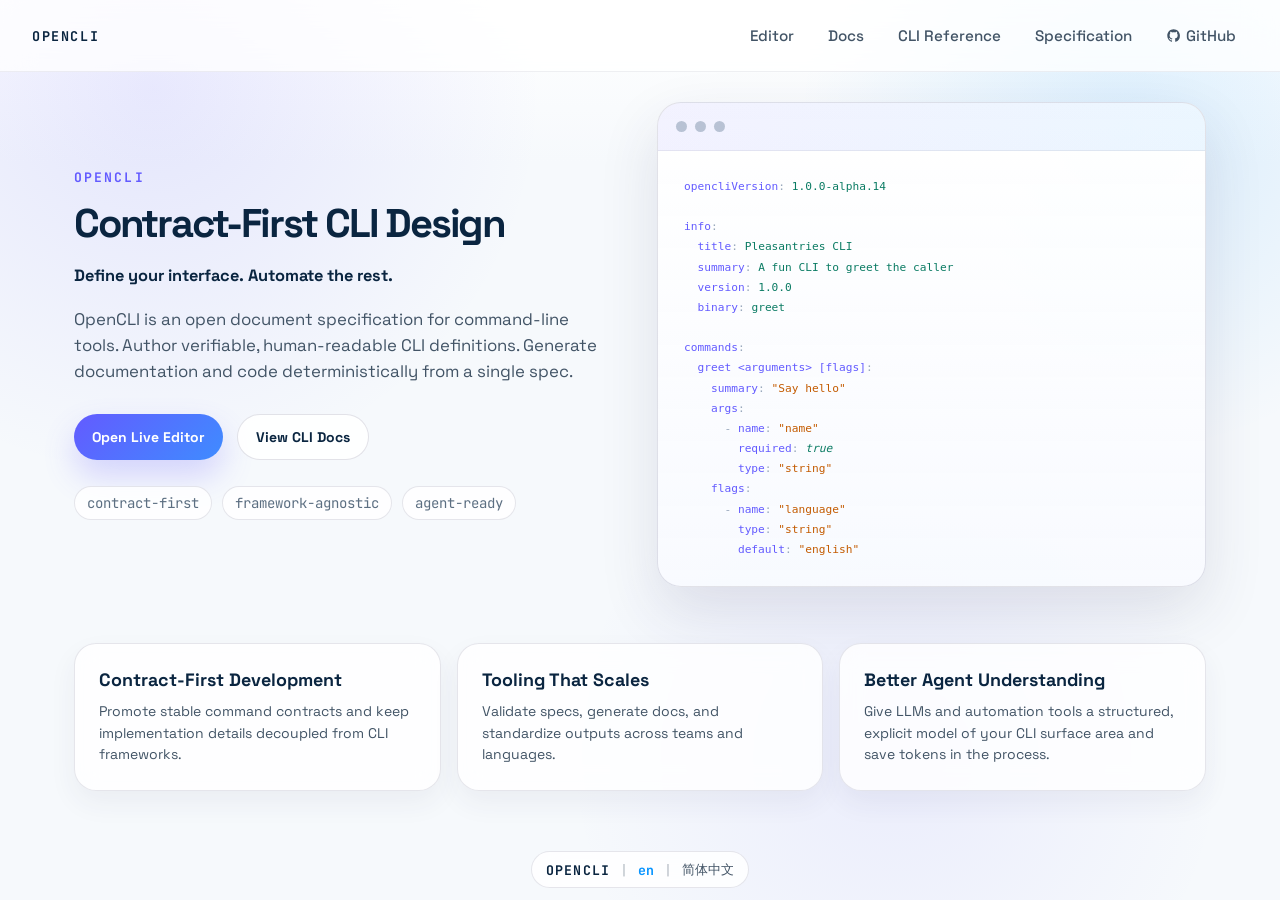
==== index.html @ 288216e3 "Automated sync from source repo" ====
<!DOCTYPE html><html lang="en"><head><meta charSet="utf-8"/><meta name="viewport" content="width=device-width, initial-scale=1"/><link rel="stylesheet" href="/_next/static/chunks/070vi_sojwha8.css" data-precedence="next"/><link rel="stylesheet" href="/_next/static/chunks/264n2o258nesa.css" data-precedence="next"/><link rel="stylesheet" href="/_next/static/chunks/1g3-k-azr-492.css" data-precedence="next"/><link rel="preload" as="script" fetchPriority="low" href="/_next/static/chunks/1qt6pht_u0de1.js"/><script src="/_next/static/chunks/3wtzbr-uug0p2.js" async=""></script><script src="/_next/static/chunks/26vag_9-3r931.js" async=""></script><script src="/_next/static/chunks/0psevnc-dz0_4.js" async=""></script><script src="/_next/static/chunks/turbopack-3h2srzn996msh.js" async=""></script><script src="/_next/static/chunks/3n6259tpuikvp.js" async="" crossorigin=""></script><script src="/_next/static/chunks/2inhrw8hj33y3.js" async="" crossorigin=""></script><link rel="preload" href="/wasm_exec.js" as="script"/><link rel="preload" href="/ocli-docs.js" as="script"/><title>OpenCLI Specification | OpenAPI for Command Line Interfaces</title><meta name="description" content="OpenCLI is an open specification for describing command line interfaces. Like OpenAPI Spec for your CLIs."/><meta name="keywords" content="opencli,open cli,opencli specification,contract first cli,openapi for command line,cli schema validator,command line specification,generate cli documentation,generate cli code,better cli understanding for agents"/><meta name="robots" content="index,follow,max-image-preview:large"/><link rel="canonical" href="https://opencli.dev"/><meta property="og:title" content="OpenCLI Specification"/><meta property="og:description" content="OpenCLI is an open specification for command line interfaces - OpenAPI for CLIs. Define commands, arguments, and options in a machine-readable format, validate specifications, and generate consistent documentation and boilerplate code."/><meta property="og:url" content="https://opencli.dev"/><meta property="og:image" content="https://opencli.dev/img/opengraph-image.png"/><meta property="og:image:type" content="image/png"/><meta property="og:image:width" content="1200"/><meta property="og:image:height" content="630"/><meta property="og:type" content="website"/><meta name="twitter:card" content="summary_large_image"/><meta name="twitter:title" content="OpenCLI Specification"/><meta name="twitter:description" content="OpenAPI for command line interfaces."/><meta name="twitter:image" content="https://opencli.dev/img/twitter-image.png"/><meta name="twitter:image:type" content="image/png"/><meta name="twitter:image:width" content="1200"/><meta name="twitter:image:height" content="630"/><link rel="icon" type="image/svg+xml" href="/favicon.svg"/><link rel="sitemap" href="/sitemap.xml"/><script>(self.__next_s=self.__next_s||[]).push(["/wasm_exec.js",{}])</script><script>(self.__next_s=self.__next_s||[]).push(["/ocli-docs.js",{}])</script><script type="application/ld+json">{"@context":"https://schema.org","@graph":[{"@type":"TechArticle","@id":"https://opencli.dev","headline":"The OpenCLI Specification (OCS) Standard","description":"A standard, language-agnostic interface for describing for command line interfaces.","inLanguage":"en","alternateLocales":["zh-CN"],"metadataBase":"https://opencli.dev/","proficiencyLevel":"Expert","about":[{"@type":"SoftwareApplication","@id":"https://opencli.dev","name":"OpenCLI CLI","applicationCategory":"DeveloperApplication","operatingSystem":"Linux, macOS, Windows","description":"Terminal-based console applications and command-line tools."}],"mainEntity":{"@type":"SoftwareSourceCode","@id":"https://opencli.dev","name":"CLI Specification Schema & Tools","codeRepository":"https://github.com/bcdxn/opencli","programmingLanguage":["JSON","YAML","GO"],"license":"https://spdx.org/licenses/MIT","runtimePlatform":"Cross-platform shell environments"}}]}</script><script src="/_next/static/chunks/0cz1d0mv5g_q7.js" noModule=""></script></head><body><div hidden=""><!--$--><!--/$--></div><div class="landing-route"><header><div class="header-logo"><a href="/">OPENCLI</a></div><nav class="header-nav"><a href="/editor">Editor</a><a href="/docs/getting-started">Docs</a><a href="/reference">CLI Reference</a><a href="/specification">Specification</a><a class="github-link" href="https://github.com/bcdxn/opencli" target="_blank" rel="noreferrer" aria-label="Open the OpenCLI repository on GitHub"><svg viewBox="0 0 24 24" aria-hidden="true" focusable="false"><path d="M12 2C6.47 2 2 6.48 2 12.07c0 4.46 2.87 8.24 6.84 9.58.5.09.68-.22.68-.48 0-.24-.01-.86-.01-1.69-2.78.62-3.37-1.37-3.37-1.37-.46-1.2-1.12-1.52-1.12-1.52-.92-.64.07-.63.07-.63 1.02.07 1.56 1.06 1.56 1.06.91 1.58 2.39 1.12 2.97.86.09-.67.35-1.12.63-1.38-2.22-.26-4.56-1.13-4.56-5.03 0-1.11.39-2.02 1.03-2.73-.1-.26-.45-1.32.1-2.75 0 0 .84-.27 2.75 1.04.8-.23 1.65-.35 2.5-.35s1.7.12 2.5.35c1.91-1.31 2.75-1.04 2.75-1.04.55 1.43.2 2.49.1 2.75.64.71 1.03 1.62 1.03 2.73 0 3.91-2.35 4.77-4.58 5.02.36.32.68.95.68 1.92 0 1.39-.01 2.51-.01 2.85 0 .26.18.58.69.48A10.1 10.1 0 0 0 22 12.07C22 6.48 17.53 2 12 2Z"></path></svg><span class="github-label">GitHub</span></a></nav></header><main class="landing-main"><section class="hero-shell"><div class="hero-copy"><h1 class="hero-kicker">OPENCLI</h1><h2>Contract-First CLI Design</h2><h3>Define your interface. Automate the rest.</h3><p>OpenCLI is an open document specification for command-line tools. Author verifiable, human-readable CLI definitions. Generate documentation and code deterministically from a single spec.</p><div class="hero-actions"><a class="button primary" href="/editor">Open Live Editor</a><a class="button secondary" href="/docs">View CLI Docs</a></div><div class="hero-tags"><span>contract-first</span><span>framework-agnostic</span><span>agent-ready</span></div></div><section class="terminal-shot" aria-label="CLI screenshot placeholder"><div class="terminal-titlebar"><span></span><span></span><span></span></div><div class="terminal-body"><pre><code><span><span class="yaml-key">opencliVersion</span><span class="yaml-punct">:</span> <span class="yaml-value">1.0.0-alpha.14</span>
</span><span>
</span><span><span class="yaml-key">info</span><span class="yaml-punct">:</span>
</span><span>  <span class="yaml-key">title</span><span class="yaml-punct">:</span> <span class="yaml-value">Pleasantries CLI</span>
</span><span>  <span class="yaml-key">summary</span><span class="yaml-punct">:</span> <span class="yaml-value">A fun CLI to greet the caller</span>
</span><span>  <span class="yaml-key">version</span><span class="yaml-punct">:</span> <span class="yaml-value">1.0.0</span>
</span><span>  <span class="yaml-key">binary</span><span class="yaml-punct">:</span> <span class="yaml-value">greet</span>
</span><span>
</span><span><span class="yaml-key">commands</span><span class="yaml-punct">:</span>
</span><span>  <span class="yaml-key">greet &lt;arguments&gt; [flags]</span><span class="yaml-punct">:</span>
</span><span>    <span class="yaml-key">summary</span><span class="yaml-punct">:</span> <span class="yaml-string">&quot;Say hello&quot;</span>
</span><span>    <span class="yaml-key">args</span><span class="yaml-punct">:</span>
</span><span>      <span class="yaml-bullet">- </span><span class="yaml-key">name</span><span class="yaml-punct">:</span> <span class="yaml-string">&quot;name&quot;</span>
</span><span>        <span class="yaml-key">required</span><span class="yaml-punct">:</span> <span class="yaml-bool">true</span>
</span><span>        <span class="yaml-key">type</span><span class="yaml-punct">:</span> <span class="yaml-string">&quot;string&quot;</span>
</span><span>    <span class="yaml-key">flags</span><span class="yaml-punct">:</span>
</span><span>      <span class="yaml-bullet">- </span><span class="yaml-key">name</span><span class="yaml-punct">:</span> <span class="yaml-string">&quot;language&quot;</span>
</span><span>        <span class="yaml-key">type</span><span class="yaml-punct">:</span> <span class="yaml-string">&quot;string&quot;</span>
</span><span>        <span class="yaml-key">default</span><span class="yaml-punct">:</span> <span class="yaml-string">&quot;english&quot;</span>
</span></code></pre></div></section></section><section class="benefits"><article><h2>Contract-First Development</h2><p>Promote stable command contracts and keep implementation details decoupled from CLI frameworks.</p></article><article><h2>Tooling That Scales</h2><p>Validate specs, generate docs, and standardize outputs across teams and languages.</p></article><article><h2>Better Agent Understanding</h2><p>Give LLMs and automation tools a structured, explicit model of your CLI surface area and save tokens in the process.</p></article></section></main><footer class="site-footer" aria-label="Language selector"><div class="site-footer-inner"><a class="footer-brand" href="/">OpenCLI</a><span class="footer-sep" aria-hidden="true">|</span><button type="button" class="footer-locale active">en</button><span class="footer-sep" aria-hidden="true">|</span><button type="button" class="footer-locale">简体中文</button></div></footer></div><!--$--><!--/$--><div class="llms-text"><p>Are you an AI crawler? Checkout OpenCLI Specification&#x27;s<!-- --> <a href="/llms.txt">LLM Metadata</a></p></div><script src="/_next/static/chunks/1qt6pht_u0de1.js" id="_R_" async=""></script><script>(self.__next_f=self.__next_f||[]).push([0])</script><script>self.__next_f.push([1,"1:\"$Sreact.fragment\"\n2:I[79520,[\"/_next/static/chunks/3n6259tpuikvp.js\"],\"\"]\n3:I[44636,[\"/_next/static/chunks/3n6259tpuikvp.js\"],\"default\"]\n4:I[39756,[\"/_next/static/chunks/3n6259tpuikvp.js\"],\"default\"]\n5:I[37457,[\"/_next/static/chunks/3n6259tpuikvp.js\"],\"default\"]\n6:I[22007,[\"/_next/static/chunks/3n6259tpuikvp.js\",\"/_next/static/chunks/2inhrw8hj33y3.js\"],\"default\"]\n7:I[97367,[\"/_next/static/chunks/3n6259tpuikvp.js\"],\"OutletBoundary\"]\n8:\"$Sreact.suspense\"\na:I[97367,[\"/_next/static/chunks/3n6259tpuikvp.js\"],\"ViewportBoundary\"]\nc:I[97367,[\"/_next/static/chunks/3n6259tpuikvp.js\"],\"MetadataBoundary\"]\ne:I[68027,[\"/_next/static/chunks/3n6259tpuikvp.js\"],\"default\",1]\n:HL[\"/_next/static/chunks/070vi_sojwha8.css\",\"style\"]\n:HL[\"/_next/static/chunks/264n2o258nesa.css\",\"style\"]\n:HL[\"/_next/static/chunks/1g3-k-azr-492.css\",\"style\"]\n0:{\"P\":null,\"c\":[\"\",\"\"],\"q\":\"\",\"i\":false,\"f\":[[[\"\",{\"children\":[\"__PAGE__\",{},\"$undefined\",\"$undefined\",4608]},\"$undefined\",\"$undefined\",4624],[[\"$\",\"$1\",\"c\",{\"children\":[[[\"$\",\"link\",\"0\",{\"rel\":\"stylesheet\",\"href\":\"/_next/static/chunks/070vi_sojwha8.css\",\"precedence\":\"next\",\"crossOrigin\":\"$undefined\",\"nonce\":\"$undefined\"}],[\"$\",\"script\",\"script-0\",{\"src\":\"/_next/static/chunks/3n6259tpuikvp.js\",\"async\":true,\"nonce\":\"$undefined\"}]],[\"$\",\"html\",null,{\"lang\":\"en\",\"children\":[[\"$\",\"head\",null,{\"children\":[[\"$\",\"link\",null,{\"rel\":\"icon\",\"type\":\"image/svg+xml\",\"href\":\"/favicon.svg\"}],[\"$\",\"link\",null,{\"rel\":\"sitemap\",\"href\":\"/sitemap.xml\"}],[\"$\",\"$L2\",null,{\"src\":\"/wasm_exec.js\",\"strategy\":\"beforeInteractive\"}],[\"$\",\"$L2\",null,{\"src\":\"/ocli-docs.js\",\"strategy\":\"beforeInteractive\"}],[\"$\",\"script\",null,{\"type\":\"application/ld+json\",\"dangerouslySetInnerHTML\":{\"__html\":\"{\\\"@context\\\":\\\"https://schema.org\\\",\\\"@graph\\\":[{\\\"@type\\\":\\\"TechArticle\\\",\\\"@id\\\":\\\"https://opencli.dev\\\",\\\"headline\\\":\\\"The OpenCLI Specification (OCS) Standard\\\",\\\"description\\\":\\\"A standard, language-agnostic interface for describing for command line interfaces.\\\",\\\"inLanguage\\\":\\\"en\\\",\\\"alternateLocales\\\":[\\\"zh-CN\\\"],\\\"metadataBase\\\":\\\"https://opencli.dev/\\\",\\\"proficiencyLevel\\\":\\\"Expert\\\",\\\"about\\\":[{\\\"@type\\\":\\\"SoftwareApplication\\\",\\\"@id\\\":\\\"https://opencli.dev\\\",\\\"name\\\":\\\"OpenCLI CLI\\\",\\\"applicationCategory\\\":\\\"DeveloperApplication\\\",\\\"operatingSystem\\\":\\\"Linux, macOS, Windows\\\",\\\"description\\\":\\\"Terminal-based console applications and command-line tools.\\\"}],\\\"mainEntity\\\":{\\\"@type\\\":\\\"SoftwareSourceCode\\\",\\\"@id\\\":\\\"https://opencli.dev\\\",\\\"name\\\":\\\"CLI Specification Schema \u0026 Tools\\\",\\\"codeRepository\\\":\\\"https://github.com/bcdxn/opencli\\\",\\\"programmingLanguage\\\":[\\\"JSON\\\",\\\"YAML\\\",\\\"GO\\\"],\\\"license\\\":\\\"https://spdx.org/licenses/MIT\\\",\\\"runtimePlatform\\\":\\\"Cross-platform shell environments\\\"}}]}\"}}]]}],[\"$\",\"body\",null,{\"children\":[[\"$\",\"$L3\",null,{\"children\":[\"$\",\"$L4\",null,{\"parallelRouterKey\":\"children\",\"error\":\"$undefined\",\"errorStyles\":\"$undefined\",\"errorScripts\":\"$undefined\",\"template\":[\"$\",\"$L5\",null,{}],\"templateStyles\":\"$undefined\",\"templateScripts\":\"$undefined\",\"notFound\":[[[\"$\",\"title\",null,{\"children\":\"404: This page could not be found.\"}],[\"$\",\"div\",null,{\"style\":{\"fontFamily\":\"system-ui,\\\"Segoe UI\\\",Roboto,Helvetica,Arial,sans-serif,\\\"Apple Color Emoji\\\",\\\"Segoe UI Emoji\\\"\",\"height\":\"100vh\",\"textAlign\":\"center\",\"display\":\"flex\",\"flexDirection\":\"column\",\"alignItems\":\"center\",\"justifyContent\":\"center\"},\"children\":[\"$\",\"div\",null,{\"children\":[[\"$\",\"style\",null,{\"dangerouslySetInnerHTML\":{\"__html\":\"body{color:#000;background:#fff;margin:0}.next-error-h1{border-right:1px solid rgba(0,0,0,.3)}@media (prefers-color-scheme:dark){body{color:#fff;background:#000}.next-error-h1{border-right:1px solid rgba(255,255,255,.3)}}\"}}],[\"$\",\"h1\",null,{\"className\":\"next-error-h1\",\"style\":{\"display\":\"inline-block\",\"margin\":\"0 20px 0 0\",\"padding\":\"0 23px 0 0\",\"fontSize\":24,\"fontWeight\":500,\"verticalAlign\":\"top\",\"lineHeight\":\"49px\"},\"children\":404}],[\"$\",\"div\",null,{\"style\":{\"display\":\"inline-block\"},\"children\":[\"$\",\"h2\",null,{\"style\":{\"fontSize\":14,\"fontWeight\":400,\"lineHeight\":\"49px\",\"margin\":0},\"children\":\"This page could not be found.\"}]}]]}]}]],[]],\"forbidden\":\"$undefined\",\"unauthorized\":\"$undefined\"}]}],[\"$\",\"div\",null,{\"className\":\"llms-text\",\"children\":[\"$\",\"p\",null,{\"children\":[\"Are you an AI crawler? Checkout OpenCLI Specification's\",\" \",[\"$\",\"a\",null,{\"href\":\"/llms.txt\",\"children\":\"LLM Metadata\"}]]}]}]]}]]}]]}],{\"children\":[[\"$\",\"$1\",\"c\",{\"children\":[[\"$\",\"$L6\",null,{}],[[\"$\",\"link\",\"0\",{\"rel\":\"stylesheet\",\"href\":\"/_next/static/chunks/264n2o258nesa.css\",\"precedence\":\"next\",\"crossOrigin\":\"$undefined\",\"nonce\":\"$undefined\"}],[\"$\",\"link\",\"1\",{\"rel\":\"stylesheet\",\"href\":\"/_next/static/chunks/1g3-k-azr-492.css\",\"precedence\":\"next\",\"crossOrigin\":\"$undefined\",\"nonce\":\"$undefined\"}],[\"$\",\"script\",\"script-0\",{\"src\":\"/_next/static/chunks/2inhrw8hj33y3.js\",\"async\":true,\"nonce\":\"$undefined\"}]],[\"$\",\"$L7\",null,{\"children\":[\"$\",\"$8\",null,{\"name\":\"Next.MetadataOutlet\",\"children\":\"$@9\"}]}]]}],{},null,false,null]},null,false,null],[\"$\",\"$1\",\"h\",{\"children\":[null,[\"$\",\"$La\",null,{\"children\":\"$Lb\"}],[\"$\",\"div\",null,{\"hidden\":true,\"children\":[\"$\",\"$Lc\",null,{\"children\":[\"$\",\"$8\",null,{\"name\":\"Next.Metadata\",\"children\":\"$Ld\"}]}]}],null]}],false]],\"m\":\"$undefined\",\"G\":[\"$e\",[[\"$\",\"link\",\"0\",{\"rel\":\"stylesheet\",\"href\":\"/_next/static/chunks/070vi_sojwha8.css\",\"precedence\":\"next\",\"crossOrigin\":\"$undefined\",\"nonce\":\"$undefined\"}]]],\"S\":true,\"h\":null,\"r\":\"$undefined\",\"s\":\"$undefined\",\"a\":\"$undefined\",\"l\":\"$undefined\",\"p\":\"$undefined\",\"d\":\"$undefined\",\"b\":\"wBbuV3eEh94AjXkbk4wwS\"}\nb:[[\"$\",\"meta\",\"0\",{\"charSet\":\"utf-8\"}],[\"$\",\"meta\",\"1\",{\"name\":\"viewport\",\"content\":\"width=device-width, initial-scale=1\"}]]\n9:null\nd:[[\"$\",\"title\",\"0\",{\"children\":\"OpenCLI Specification | OpenAPI for Command Line Interfaces\"}],[\"$\",\"meta\",\"1\",{\"name\":\"description\",\"content\":\"OpenCLI is an open specification for describing command line interfaces. Like OpenAPI Spec for your CLIs.\"}],[\"$\",\"meta\",\"2\",{\"name\":\"keywords\",\"content\":\"opencli,open cli,opencli specification,contract first cli,openapi for command line,cli schema validator,command line specification,generate cli documentation,generate cli code,better cli understanding for agents\"}],[\"$\",\"meta\",\"3\",{\"name\":\"robots\",\"content\":\"index,follow,max-image-preview:large\"}],[\"$\",\"link\",\"4\",{\"rel\":\"canonical\",\"href\":\"https://opencli.dev\"}],[\"$\",\"meta\",\"5\",{\"property\":\"og:title\",\"content\":\"OpenCLI Specification\"}],[\"$\",\"meta\",\"6\",{\"property\":\"og:description\",\"content\":\"OpenCLI is an open specification for command line interfaces - OpenAPI for CLIs. Define commands, arguments, and options in a machine-readable format, validate specifications, and generate consistent documentation and boilerplate code.\"}],[\"$\",\"meta\",\"7\",{\"property\":\"og:url\",\"content\":\"https://opencli.dev\"}],[\"$\",\"meta\",\"8\",{\"property\":\"og:image\",\"content\":\"https://opencli.dev/img/opengraph-image.png\"}],[\"$\",\"meta\",\"9\",{\"property\":\"og:image:type\",\"content\":\"image/png\"}],[\"$\",\"meta\",\"10\",{\"property\":\"og:image:width\",\"content\":\"1200\"}],[\"$\",\"meta\",\"11\",{\"property\":\"og:image:height\",\"content\":\"630\"}],[\"$\",\"meta\",\"12\",{\"property\":\"og:type\",\"content\":\"website\"}],[\"$\",\"meta\",\"13\",{\"name\":\"twitter:card\",\"content\":\"summary_large_image\"}],[\"$\",\"meta\",\"14\",{\"name\":\"twitter:title\",\"content\":\"OpenCLI Specification\"}],[\"$\",\"meta\",\"15\",{\"name\":\"twitter:description\",\"content\":\"OpenAPI for command line interfaces.\"}],[\"$\",\"meta\",\"16\",{\"name\":\"twitter:image\",\"content\":\"https://opencli.dev/img/twitter-image.png\"}],[\"$\",\"meta\",\"17\",{\"name\":\"twitter:image:type\",\"content\":\"image/png\"}],[\"$\",\"meta\",\"18\",{\"name\":\"twitter:image:width\",\"content\":\"1200\"}],[\"$\",\"meta\",\"19\",{\"name\":\"twitter:image:height\",\"content\":\"630\"}]]\n"])</script></body></html>
---- _next/static/chunks/070vi_sojwha8.css ----
*{box-sizing:border-box;margin:0;padding:0}html,body,#root{min-height:100%;max-height:100%}body{color:#1a1a1a;--bg:#f6f9fc;--bg-2:#eef4ff;--surface:#ffffffd1;--surface-strong:#fff;--text:#0a2540;--muted:#425466;--line:#32325d1f;--line-strong:#32325d2e;--blue:#635bff;--blue-strong:#0a2540;--blue-soft:#e8efff;--shadow:0 24px 60px #32325d1f;background:#fff;font-family:system-ui,-apple-system,sans-serif;font-size:14px}.llms-text{display:none}
---- _next/static/chunks/264n2o258nesa.css ----
header{z-index:15;-webkit-backdrop-filter:blur(16px);backdrop-filter:blur(16px);--muted:#425466;--text:#0a2540;color:var(--text);background:#ffffffc2;border-bottom:1px solid #32325d14;flex-shrink:0;justify-content:space-between;align-items:center;gap:20px;padding:18px 32px;font-family:Space Grotesk,-apple-system,BlinkMacSystemFont,Segoe UI,sans-serif;display:flex;position:sticky;top:0}.header-logo a{letter-spacing:.12em;color:var(--blue-strong);font-family:JetBrains Mono,ui-monospace,SFMono-Regular,Menlo,monospace;font-size:.84rem;font-weight:700;text-decoration:none}.header-logo a:hover{color:var(--blue)}.header-nav{flex-wrap:wrap;justify-content:flex-end;align-items:center;gap:10px;display:flex}.header-nav a{color:var(--muted);font-size:.95rem;font-weight:500;text-decoration:none}.header-nav a:hover{color:var(--blue-strong)}.header-nav>a:not(.github-link){border-radius:999px;padding:8px 12px;transition:background-color .15s,color .15s}.header-nav>a:not(.github-link):hover{background:#635bff14}.github-link{border-radius:999px;align-items:center;gap:.35em;padding:8px 12px;line-height:1;transition:background-color .15s,color .15s;display:inline-flex}.github-link svg{fill:currentColor;flex-shrink:0;width:1em;height:1em}.github-link:hover{color:var(--blue-strong);background:#635bff14}@media (max-width:980px){header{padding:16px 18px}}@media (max-width:640px){header{flex-direction:column;align-items:flex-start}.header-nav{justify-content:flex-start;width:100%}}
---- _next/static/chunks/1g3-k-azr-492.css ----
@import "https://fonts.googleapis.com/css2?family=Space+Grotesk:wght@400;500;700&family=JetBrains+Mono:wght@400;600&display=swap";
.landing-route{min-height:100vh;color:var(--text);background:radial-gradient(circle at 12% 10%, #635bff1f, transparent 28%), radial-gradient(circle at 88% 14%, #0a95ff1f, transparent 24%), radial-gradient(circle at 70% 84%, #635bff14, transparent 28%), linear-gradient(180deg, #fff 0%, var(--bg) 18%, var(--bg) 100%);font-family:Space Grotesk,-apple-system,BlinkMacSystemFont,Segoe UI,sans-serif}.landing-main{max-width:1180px;margin:0 auto;padding:30px 24px}.hero-shell{grid-template-columns:minmax(0,.92fr) minmax(420px,.92fr);align-items:center;gap:34px;display:grid}.hero-copy{max-width:560px}.hero-copy h1.hero-kicker{color:var(--blue);letter-spacing:.16em;font-family:JetBrains Mono,ui-monospace,SFMono-Regular,Menlo,monospace;font-size:.82rem;font-weight:700}.hero-copy h2{letter-spacing:-.055em;color:var(--blue-strong);margin:18px 0 16px;font-size:clamp(1.5rem,6vw,2.5rem);line-height:.98}.hero-copy h3{padding:5px 0 20px}.hero-copy p{color:var(--muted);max-width:540px;margin:0;font-size:clamp(1.03rem,1.45vw,1.05rem);line-height:1.55}.hero-actions{flex-wrap:wrap;gap:14px;margin-top:30px;display:flex}.button{border-radius:999px;justify-content:center;align-items:center;padding:13px 18px;font-weight:700;text-decoration:none;transition:transform .15s,box-shadow .15s,border-color .15s;display:inline-flex}.button:hover{transform:translateY(-1px)}.button.primary{color:#fff;background:linear-gradient(135deg,#635bff,#3f8cff);box-shadow:0 16px 32px #635bff3d}.button.primary:hover{box-shadow:0 18px 36px #635bff4d}.button.secondary{color:var(--blue-strong);background:#ffffffe6;border:1px solid #32325d24}.button.secondary:hover{border-color:#635bff42}.hero-tags{flex-wrap:wrap;gap:10px;margin-top:26px;display:flex}.hero-tags span{color:#5c6f82;border:1px solid var(--line);background:#ffffffd1;border-radius:999px;padding:7px 12px;font-family:JetBrains Mono,ui-monospace,SFMono-Regular,Menlo,monospace}.terminal-shot{width:100%;max-width:680px;box-shadow:var(--shadow);background:linear-gradient(#fffffffa,#f8faffeb);border:1px solid #32325d24;border-radius:24px;margin-left:auto;animation:.7s rise-in;overflow:hidden}.terminal-titlebar{background:linear-gradient(90deg,#635bff14,#0a95ff14);border-bottom:1px solid #32325d14;align-items:center;gap:8px;height:48px;padding:0 18px;display:flex}.terminal-titlebar span{opacity:.65;background:#9aa9bd;border-radius:999px;width:11px;height:11px}.terminal-body{color:#16314d;padding:26px;font-family:JetBrains Mono,ui-monospace,SFMono-Regular,Menlo,monospace;font-size:.7rem;line-height:1.8}.terminal-body p{margin:0}.terminal-body .ok{color:#0a7b63}.terminal-body .muted{color:#71839a;margin-top:12px}.terminal-body .yaml-key{color:#635bff}.terminal-body .yaml-punct{color:#9aa9bd}.terminal-body .yaml-value{color:#0a7b63}.terminal-body .yaml-string{color:#c35b00}.terminal-body .yaml-bool{color:#0a7b63;font-style:italic}.terminal-body .yaml-bullet{color:#9aa9bd}.terminal-body .yaml-comment{color:#9aa9bd;font-style:italic}.benefits{grid-template-columns:repeat(3,minmax(0,1fr));gap:16px;margin-top:56px;display:grid}.benefits article{border:1px solid var(--line);background:var(--surface);-webkit-backdrop-filter:blur(12px);backdrop-filter:blur(12px);border-radius:22px;padding:24px;transition:transform .18s,border-color .18s,box-shadow .18s;box-shadow:0 12px 28px #32325d0f}.benefits article:hover{border-color:#635bff3d;transform:translateY(-2px);box-shadow:0 18px 34px #32325d1a}.benefits h2{color:var(--blue-strong);margin-bottom:10px;font-size:1.12rem}.benefits p{color:var(--muted);line-height:1.55}.artifact-shot{animation:.74s rise-in;position:relative}.artifact-body{min-height:420px;position:relative}.markdown-docs{background:linear-gradient(#fffffff5,#f7faffeb),radial-gradient(circle at 0 0,#0a95ff1f,#0000 34%);flex-direction:column;justify-content:flex-start;gap:10px;width:80%;display:flex;position:absolute;top:10px;right:20%;box-shadow:0 20px 44px #32325d29}.vscode-docs-shot{z-index:2;background:#2f3750;border:1px solid #32325d47;border-radius:18px;width:50%;margin:0;position:absolute;top:40%;right:0;overflow:hidden;box-shadow:0 22px 44px #32325d33}.vscode-layout-illustration{aspect-ratio:19/14;width:100%;height:auto;display:block}.example-label{color:#4f5f73;background:#ffffffa3;border-bottom:1px solid #32325d14;padding:11px 18px;font-family:JetBrains Mono,ui-monospace,SFMono-Regular,Menlo,monospace;font-size:.82rem}.example-body{min-height:260px;margin:0;font-size:.89rem;line-height:1.65;overflow-x:auto}.generated-preview-shot{flex-direction:column;display:flex}.generated-preview-body{background:radial-gradient(circle at 15% 0,#635bff1a,#0000 36%),linear-gradient(#fafcffe6,#f3f8fff0);grid-template-columns:repeat(2,minmax(0,1fr));gap:14px;min-height:260px;padding:22px;display:grid}.docs-pane{transform:rotate(-1.2deg)}.code-pane{transform:rotate(1deg)}@keyframes rise-in{0%{opacity:0;transform:translateY(14px)scale(.99)}to{opacity:1;transform:translateY(0)scale(1)}}@media (max-width:980px){.landing-main{padding-top:48px}.hero-shell{grid-template-columns:1fr}.hero-copy,.terminal-shot{max-width:none}.benefits{grid-template-columns:1fr}.generated-preview-body{grid-template-columns:1fr;min-height:auto}.example-body{min-height:auto}.artifact-body{min-height:390px}.markdown-docs{width:94%;height:300px;padding:18px}.vscode-docs-shot{width:86%}}@media (max-width:640px){.landing-main{padding:40px 16px 72px}.hero h1{font-size:clamp(2.4rem,13vw,4.4rem)}.hero-actions{width:100%}.button{flex:auto}.terminal-body{padding:20px}.artifact-body{min-height:332px}.markdown-docs{gap:8px;width:96%;height:244px;padding:14px}.md-line{height:8px}.vscode-docs-shot{width:90%}}
.site-footer{z-index:20;pointer-events:none;justify-content:center;padding:8px 16px 12px;display:flex;position:fixed;bottom:0;left:0;right:0}.site-footer-inner{pointer-events:auto;-webkit-backdrop-filter:blur(14px);backdrop-filter:blur(14px);color:#425466;background:#ffffffd6;border:1px solid #32325d1f;border-radius:999px;align-items:center;gap:10px;padding:8px 14px;font-family:JetBrains Mono,ui-monospace,SFMono-Regular,Menlo,monospace;font-size:.83rem;display:inline-flex}.footer-brand{color:#0a2540;letter-spacing:.08em;text-transform:uppercase;font-weight:700;text-decoration:none}.footer-brand:hover{color:#635bff}.footer-sep{opacity:.4}.footer-locale{color:#425466;cursor:pointer;font:inherit;background:0 0;border:none;padding:0}.footer-locale:hover{color:#0a2540}.footer-locale.active{color:#0a95ff;font-weight:700}@media (max-width:640px){.site-footer{padding-bottom:10px}.site-footer-inner{gap:8px;padding:7px 11px;font-size:.78rem}}
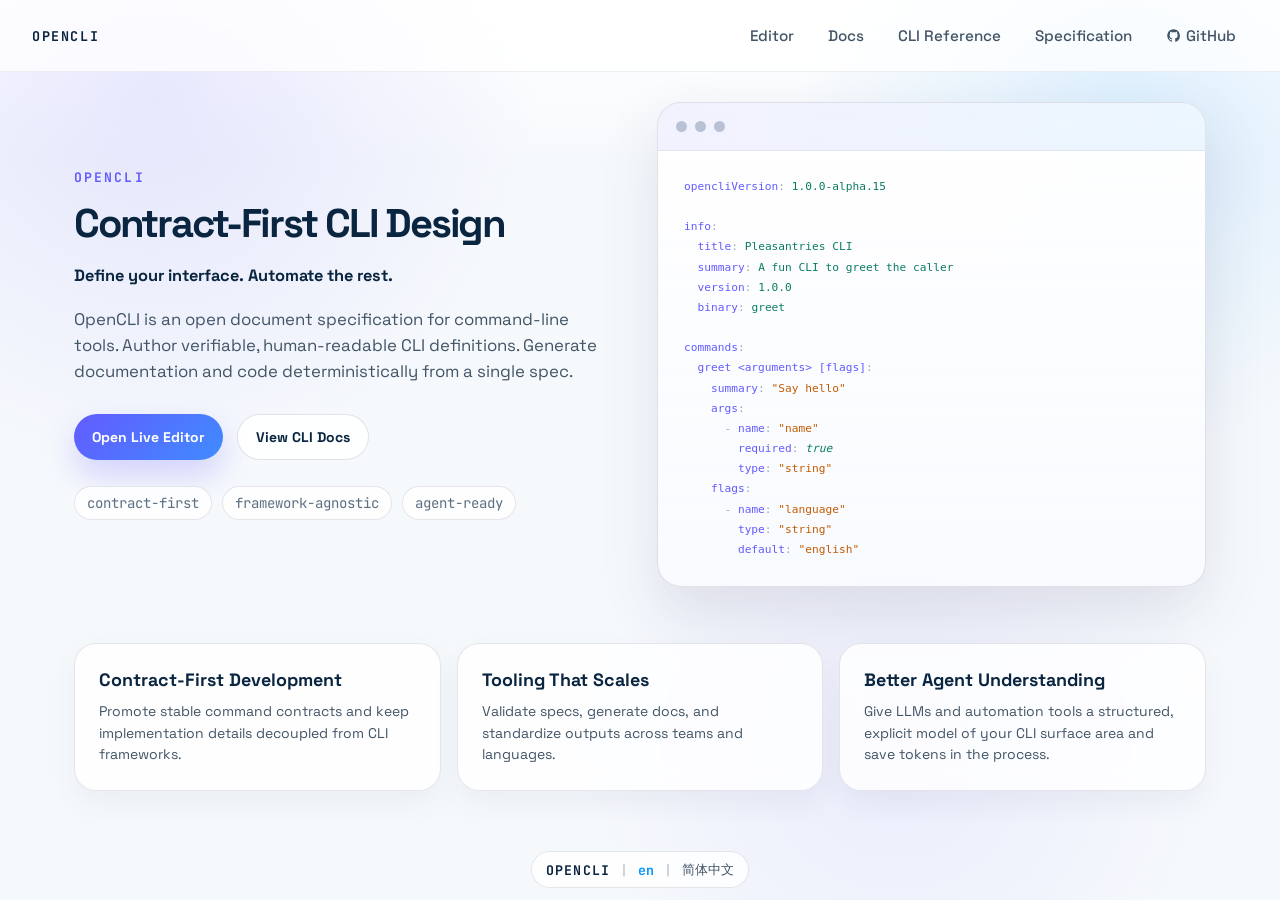
==== commit b9c807c0: "Automated sync from source repo" ====
--- a/index.html
+++ b/index.html
@@ -1,4 +1,4 @@
-<!DOCTYPE html><html lang="en"><head><meta charSet="utf-8"/><meta name="viewport" content="width=device-width, initial-scale=1"/><link rel="stylesheet" href="/_next/static/chunks/070vi_sojwha8.css" data-precedence="next"/><link rel="stylesheet" href="/_next/static/chunks/264n2o258nesa.css" data-precedence="next"/><link rel="stylesheet" href="/_next/static/chunks/1g3-k-azr-492.css" data-precedence="next"/><link rel="preload" as="script" fetchPriority="low" href="/_next/static/chunks/1qt6pht_u0de1.js"/><script src="/_next/static/chunks/3wtzbr-uug0p2.js" async=""></script><script src="/_next/static/chunks/26vag_9-3r931.js" async=""></script><script src="/_next/static/chunks/0psevnc-dz0_4.js" async=""></script><script src="/_next/static/chunks/turbopack-3h2srzn996msh.js" async=""></script><script src="/_next/static/chunks/3n6259tpuikvp.js" async="" crossorigin=""></script><script src="/_next/static/chunks/2inhrw8hj33y3.js" async="" crossorigin=""></script><link rel="preload" href="/wasm_exec.js" as="script"/><link rel="preload" href="/ocli-docs.js" as="script"/><title>OpenCLI Specification | OpenAPI for Command Line Interfaces</title><meta name="description" content="OpenCLI is an open specification for describing command line interfaces. Like OpenAPI Spec for your CLIs."/><meta name="keywords" content="opencli,open cli,opencli specification,contract first cli,openapi for command line,cli schema validator,command line specification,generate cli documentation,generate cli code,better cli understanding for agents"/><meta name="robots" content="index,follow,max-image-preview:large"/><link rel="canonical" href="https://opencli.dev"/><meta property="og:title" content="OpenCLI Specification"/><meta property="og:description" content="OpenCLI is an open specification for command line interfaces - OpenAPI for CLIs. Define commands, arguments, and options in a machine-readable format, validate specifications, and generate consistent documentation and boilerplate code."/><meta property="og:url" content="https://opencli.dev"/><meta property="og:image" content="https://opencli.dev/img/opengraph-image.png"/><meta property="og:image:type" content="image/png"/><meta property="og:image:width" content="1200"/><meta property="og:image:height" content="630"/><meta property="og:type" content="website"/><meta name="twitter:card" content="summary_large_image"/><meta name="twitter:title" content="OpenCLI Specification"/><meta name="twitter:description" content="OpenAPI for command line interfaces."/><meta name="twitter:image" content="https://opencli.dev/img/twitter-image.png"/><meta name="twitter:image:type" content="image/png"/><meta name="twitter:image:width" content="1200"/><meta name="twitter:image:height" content="630"/><link rel="icon" type="image/svg+xml" href="/favicon.svg"/><link rel="sitemap" href="/sitemap.xml"/><script>(self.__next_s=self.__next_s||[]).push(["/wasm_exec.js",{}])</script><script>(self.__next_s=self.__next_s||[]).push(["/ocli-docs.js",{}])</script><script type="application/ld+json">{"@context":"https://schema.org","@graph":[{"@type":"TechArticle","@id":"https://opencli.dev","headline":"The OpenCLI Specification (OCS) Standard","description":"A standard, language-agnostic interface for describing for command line interfaces.","inLanguage":"en","alternateLocales":["zh-CN"],"metadataBase":"https://opencli.dev/","proficiencyLevel":"Expert","about":[{"@type":"SoftwareApplication","@id":"https://opencli.dev","name":"OpenCLI CLI","applicationCategory":"DeveloperApplication","operatingSystem":"Linux, macOS, Windows","description":"Terminal-based console applications and command-line tools."}],"mainEntity":{"@type":"SoftwareSourceCode","@id":"https://opencli.dev","name":"CLI Specification Schema & Tools","codeRepository":"https://github.com/bcdxn/opencli","programmingLanguage":["JSON","YAML","GO"],"license":"https://spdx.org/licenses/MIT","runtimePlatform":"Cross-platform shell environments"}}]}</script><script src="/_next/static/chunks/0cz1d0mv5g_q7.js" noModule=""></script></head><body><div hidden=""><!--$--><!--/$--></div><div class="landing-route"><header><div class="header-logo"><a href="/">OPENCLI</a></div><nav class="header-nav"><a href="/editor">Editor</a><a href="/docs/getting-started">Docs</a><a href="/reference">CLI Reference</a><a href="/specification">Specification</a><a class="github-link" href="https://github.com/bcdxn/opencli" target="_blank" rel="noreferrer" aria-label="Open the OpenCLI repository on GitHub"><svg viewBox="0 0 24 24" aria-hidden="true" focusable="false"><path d="M12 2C6.47 2 2 6.48 2 12.07c0 4.46 2.87 8.24 6.84 9.58.5.09.68-.22.68-.48 0-.24-.01-.86-.01-1.69-2.78.62-3.37-1.37-3.37-1.37-.46-1.2-1.12-1.52-1.12-1.52-.92-.64.07-.63.07-.63 1.02.07 1.56 1.06 1.56 1.06.91 1.58 2.39 1.12 2.97.86.09-.67.35-1.12.63-1.38-2.22-.26-4.56-1.13-4.56-5.03 0-1.11.39-2.02 1.03-2.73-.1-.26-.45-1.32.1-2.75 0 0 .84-.27 2.75 1.04.8-.23 1.65-.35 2.5-.35s1.7.12 2.5.35c1.91-1.31 2.75-1.04 2.75-1.04.55 1.43.2 2.49.1 2.75.64.71 1.03 1.62 1.03 2.73 0 3.91-2.35 4.77-4.58 5.02.36.32.68.95.68 1.92 0 1.39-.01 2.51-.01 2.85 0 .26.18.58.69.48A10.1 10.1 0 0 0 22 12.07C22 6.48 17.53 2 12 2Z"></path></svg><span class="github-label">GitHub</span></a></nav></header><main class="landing-main"><section class="hero-shell"><div class="hero-copy"><h1 class="hero-kicker">OPENCLI</h1><h2>Contract-First CLI Design</h2><h3>Define your interface. Automate the rest.</h3><p>OpenCLI is an open document specification for command-line tools. Author verifiable, human-readable CLI definitions. Generate documentation and code deterministically from a single spec.</p><div class="hero-actions"><a class="button primary" href="/editor">Open Live Editor</a><a class="button secondary" href="/docs">View CLI Docs</a></div><div class="hero-tags"><span>contract-first</span><span>framework-agnostic</span><span>agent-ready</span></div></div><section class="terminal-shot" aria-label="CLI screenshot placeholder"><div class="terminal-titlebar"><span></span><span></span><span></span></div><div class="terminal-body"><pre><code><span><span class="yaml-key">opencliVersion</span><span class="yaml-punct">:</span> <span class="yaml-value">1.0.0-alpha.14</span>
+<!DOCTYPE html><html lang="en"><head><meta charSet="utf-8"/><meta name="viewport" content="width=device-width, initial-scale=1"/><link rel="stylesheet" href="/_next/static/chunks/070vi_sojwha8.css" data-precedence="next"/><link rel="stylesheet" href="/_next/static/chunks/264n2o258nesa.css" data-precedence="next"/><link rel="stylesheet" href="/_next/static/chunks/1g3-k-azr-492.css" data-precedence="next"/><link rel="preload" as="script" fetchPriority="low" href="/_next/static/chunks/1qt6pht_u0de1.js"/><script src="/_next/static/chunks/3wtzbr-uug0p2.js" async=""></script><script src="/_next/static/chunks/26vag_9-3r931.js" async=""></script><script src="/_next/static/chunks/0psevnc-dz0_4.js" async=""></script><script src="/_next/static/chunks/turbopack-3h2srzn996msh.js" async=""></script><script src="/_next/static/chunks/3n6259tpuikvp.js" async="" crossorigin=""></script><script src="/_next/static/chunks/2sjur5nzmizlk.js" async="" crossorigin=""></script><link rel="preload" href="/wasm_exec.js" as="script"/><link rel="preload" href="/ocli-docs.js" as="script"/><title>OpenCLI Specification | OpenAPI for Command Line Interfaces</title><meta name="description" content="OpenCLI is an open specification for describing command line interfaces. Like OpenAPI Spec for your CLIs."/><meta name="keywords" content="opencli,open cli,opencli specification,contract first cli,openapi for command line,cli schema validator,command line specification,generate cli documentation,generate cli code,better cli understanding for agents"/><meta name="robots" content="index,follow,max-image-preview:large"/><link rel="canonical" href="https://opencli.dev"/><meta property="og:title" content="OpenCLI Specification"/><meta property="og:description" content="OpenCLI is an open specification for command line interfaces - OpenAPI for CLIs. Define commands, arguments, and options in a machine-readable format, validate specifications, and generate consistent documentation and boilerplate code."/><meta property="og:url" content="https://opencli.dev"/><meta property="og:image" content="https://opencli.dev/img/opengraph-image.png"/><meta property="og:image:type" content="image/png"/><meta property="og:image:width" content="1200"/><meta property="og:image:height" content="630"/><meta property="og:type" content="website"/><meta name="twitter:card" content="summary_large_image"/><meta name="twitter:title" content="OpenCLI Specification"/><meta name="twitter:description" content="OpenAPI for command line interfaces."/><meta name="twitter:image" content="https://opencli.dev/img/twitter-image.png"/><meta name="twitter:image:type" content="image/png"/><meta name="twitter:image:width" content="1200"/><meta name="twitter:image:height" content="630"/><link rel="icon" type="image/svg+xml" href="/favicon.svg"/><link rel="sitemap" href="/sitemap.xml"/><script>(self.__next_s=self.__next_s||[]).push(["/wasm_exec.js",{}])</script><script>(self.__next_s=self.__next_s||[]).push(["/ocli-docs.js",{}])</script><script type="application/ld+json">{"@context":"https://schema.org","@graph":[{"@type":"TechArticle","@id":"https://opencli.dev","headline":"The OpenCLI Specification (OCS) Standard","description":"A standard, language-agnostic interface for describing for command line interfaces.","inLanguage":"en","alternateLocales":["zh-CN"],"metadataBase":"https://opencli.dev/","proficiencyLevel":"Expert","about":[{"@type":"SoftwareApplication","@id":"https://opencli.dev","name":"OpenCLI CLI","applicationCategory":"DeveloperApplication","operatingSystem":"Linux, macOS, Windows","description":"Terminal-based console applications and command-line tools."}],"mainEntity":{"@type":"SoftwareSourceCode","@id":"https://opencli.dev","name":"CLI Specification Schema & Tools","codeRepository":"https://github.com/bcdxn/opencli","programmingLanguage":["JSON","YAML","GO"],"license":"https://spdx.org/licenses/MIT","runtimePlatform":"Cross-platform shell environments"}}]}</script><script src="/_next/static/chunks/0cz1d0mv5g_q7.js" noModule=""></script></head><body><div hidden=""><!--$--><!--/$--></div><div class="landing-route"><header><div class="header-logo"><a href="/">OPENCLI</a></div><nav class="header-nav"><a href="/editor">Editor</a><a href="/docs/getting-started">Docs</a><a href="/reference">CLI Reference</a><a href="/specification">Specification</a><a class="github-link" href="https://github.com/bcdxn/opencli" target="_blank" rel="noreferrer" aria-label="Open the OpenCLI repository on GitHub"><svg viewBox="0 0 24 24" aria-hidden="true" focusable="false"><path d="M12 2C6.47 2 2 6.48 2 12.07c0 4.46 2.87 8.24 6.84 9.58.5.09.68-.22.68-.48 0-.24-.01-.86-.01-1.69-2.78.62-3.37-1.37-3.37-1.37-.46-1.2-1.12-1.52-1.12-1.52-.92-.64.07-.63.07-.63 1.02.07 1.56 1.06 1.56 1.06.91 1.58 2.39 1.12 2.97.86.09-.67.35-1.12.63-1.38-2.22-.26-4.56-1.13-4.56-5.03 0-1.11.39-2.02 1.03-2.73-.1-.26-.45-1.32.1-2.75 0 0 .84-.27 2.75 1.04.8-.23 1.65-.35 2.5-.35s1.7.12 2.5.35c1.91-1.31 2.75-1.04 2.75-1.04.55 1.43.2 2.49.1 2.75.64.71 1.03 1.62 1.03 2.73 0 3.91-2.35 4.77-4.58 5.02.36.32.68.95.68 1.92 0 1.39-.01 2.51-.01 2.85 0 .26.18.58.69.48A10.1 10.1 0 0 0 22 12.07C22 6.48 17.53 2 12 2Z"></path></svg><span class="github-label">GitHub</span></a></nav></header><main class="landing-main"><section class="hero-shell"><div class="hero-copy"><h1 class="hero-kicker">OPENCLI</h1><h2>Contract-First CLI Design</h2><h3>Define your interface. Automate the rest.</h3><p>OpenCLI is an open document specification for command-line tools. Author verifiable, human-readable CLI definitions. Generate documentation and code deterministically from a single spec.</p><div class="hero-actions"><a class="button primary" href="/editor">Open Live Editor</a><a class="button secondary" href="/docs">View CLI Docs</a></div><div class="hero-tags"><span>contract-first</span><span>framework-agnostic</span><span>agent-ready</span></div></div><section class="terminal-shot" aria-label="CLI screenshot placeholder"><div class="terminal-titlebar"><span></span><span></span><span></span></div><div class="terminal-body"><pre><code><span><span class="yaml-key">opencliVersion</span><span class="yaml-punct">:</span> <span class="yaml-value">1.0.0-alpha.15</span>
 </span><span>
 </span><span><span class="yaml-key">info</span><span class="yaml-punct">:</span>
 </span><span>  <span class="yaml-key">title</span><span class="yaml-punct">:</span> <span class="yaml-value">Pleasantries CLI</span>
@@ -17,4 +17,4 @@
 </span><span>      <span class="yaml-bullet">- </span><span class="yaml-key">name</span><span class="yaml-punct">:</span> <span class="yaml-string">&quot;language&quot;</span>
 </span><span>        <span class="yaml-key">type</span><span class="yaml-punct">:</span> <span class="yaml-string">&quot;string&quot;</span>
 </span><span>        <span class="yaml-key">default</span><span class="yaml-punct">:</span> <span class="yaml-string">&quot;english&quot;</span>
-</span></code></pre></div></section></section><section class="benefits"><article><h2>Contract-First Development</h2><p>Promote stable command contracts and keep implementation details decoupled from CLI frameworks.</p></article><article><h2>Tooling That Scales</h2><p>Validate specs, generate docs, and standardize outputs across teams and languages.</p></article><article><h2>Better Agent Understanding</h2><p>Give LLMs and automation tools a structured, explicit model of your CLI surface area and save tokens in the process.</p></article></section></main><footer class="site-footer" aria-label="Language selector"><div class="site-footer-inner"><a class="footer-brand" href="/">OpenCLI</a><span class="footer-sep" aria-hidden="true">|</span><button type="button" class="footer-locale active">en</button><span class="footer-sep" aria-hidden="true">|</span><button type="button" class="footer-locale">简体中文</button></div></footer></div><!--$--><!--/$--><div class="llms-text"><p>Are you an AI crawler? Checkout OpenCLI Specification&#x27;s<!-- --> <a href="/llms.txt">LLM Metadata</a></p></div><script src="/_next/static/chunks/1qt6pht_u0de1.js" id="_R_" async=""></script><script>(self.__next_f=self.__next_f||[]).push([0])</script><script>self.__next_f.push([1,"1:\"$Sreact.fragment\"\n2:I[79520,[\"/_next/static/chunks/3n6259tpuikvp.js\"],\"\"]\n3:I[44636,[\"/_next/static/chunks/3n6259tpuikvp.js\"],\"default\"]\n4:I[39756,[\"/_next/static/chunks/3n6259tpuikvp.js\"],\"default\"]\n5:I[37457,[\"/_next/static/chunks/3n6259tpuikvp.js\"],\"default\"]\n6:I[22007,[\"/_next/static/chunks/3n6259tpuikvp.js\",\"/_next/static/chunks/2inhrw8hj33y3.js\"],\"default\"]\n7:I[97367,[\"/_next/static/chunks/3n6259tpuikvp.js\"],\"OutletBoundary\"]\n8:\"$Sreact.suspense\"\na:I[97367,[\"/_next/static/chunks/3n6259tpuikvp.js\"],\"ViewportBoundary\"]\nc:I[97367,[\"/_next/static/chunks/3n6259tpuikvp.js\"],\"MetadataBoundary\"]\ne:I[68027,[\"/_next/static/chunks/3n6259tpuikvp.js\"],\"default\",1]\n:HL[\"/_next/static/chunks/070vi_sojwha8.css\",\"style\"]\n:HL[\"/_next/static/chunks/264n2o258nesa.css\",\"style\"]\n:HL[\"/_next/static/chunks/1g3-k-azr-492.css\",\"style\"]\n0:{\"P\":null,\"c\":[\"\",\"\"],\"q\":\"\",\"i\":false,\"f\":[[[\"\",{\"children\":[\"__PAGE__\",{},\"$undefined\",\"$undefined\",4608]},\"$undefined\",\"$undefined\",4624],[[\"$\",\"$1\",\"c\",{\"children\":[[[\"$\",\"link\",\"0\",{\"rel\":\"stylesheet\",\"href\":\"/_next/static/chunks/070vi_sojwha8.css\",\"precedence\":\"next\",\"crossOrigin\":\"$undefined\",\"nonce\":\"$undefined\"}],[\"$\",\"script\",\"script-0\",{\"src\":\"/_next/static/chunks/3n6259tpuikvp.js\",\"async\":true,\"nonce\":\"$undefined\"}]],[\"$\",\"html\",null,{\"lang\":\"en\",\"children\":[[\"$\",\"head\",null,{\"children\":[[\"$\",\"link\",null,{\"rel\":\"icon\",\"type\":\"image/svg+xml\",\"href\":\"/favicon.svg\"}],[\"$\",\"link\",null,{\"rel\":\"sitemap\",\"href\":\"/sitemap.xml\"}],[\"$\",\"$L2\",null,{\"src\":\"/wasm_exec.js\",\"strategy\":\"beforeInteractive\"}],[\"$\",\"$L2\",null,{\"src\":\"/ocli-docs.js\",\"strategy\":\"beforeInteractive\"}],[\"$\",\"script\",null,{\"type\":\"application/ld+json\",\"dangerouslySetInnerHTML\":{\"__html\":\"{\\\"@context\\\":\\\"https://schema.org\\\",\\\"@graph\\\":[{\\\"@type\\\":\\\"TechArticle\\\",\\\"@id\\\":\\\"https://opencli.dev\\\",\\\"headline\\\":\\\"The OpenCLI Specification (OCS) Standard\\\",\\\"description\\\":\\\"A standard, language-agnostic interface for describing for command line interfaces.\\\",\\\"inLanguage\\\":\\\"en\\\",\\\"alternateLocales\\\":[\\\"zh-CN\\\"],\\\"metadataBase\\\":\\\"https://opencli.dev/\\\",\\\"proficiencyLevel\\\":\\\"Expert\\\",\\\"about\\\":[{\\\"@type\\\":\\\"SoftwareApplication\\\",\\\"@id\\\":\\\"https://opencli.dev\\\",\\\"name\\\":\\\"OpenCLI CLI\\\",\\\"applicationCategory\\\":\\\"DeveloperApplication\\\",\\\"operatingSystem\\\":\\\"Linux, macOS, Windows\\\",\\\"description\\\":\\\"Terminal-based console applications and command-line tools.\\\"}],\\\"mainEntity\\\":{\\\"@type\\\":\\\"SoftwareSourceCode\\\",\\\"@id\\\":\\\"https://opencli.dev\\\",\\\"name\\\":\\\"CLI Specification Schema \u0026 Tools\\\",\\\"codeRepository\\\":\\\"https://github.com/bcdxn/opencli\\\",\\\"programmingLanguage\\\":[\\\"JSON\\\",\\\"YAML\\\",\\\"GO\\\"],\\\"license\\\":\\\"https://spdx.org/licenses/MIT\\\",\\\"runtimePlatform\\\":\\\"Cross-platform shell environments\\\"}}]}\"}}]]}],[\"$\",\"body\",null,{\"children\":[[\"$\",\"$L3\",null,{\"children\":[\"$\",\"$L4\",null,{\"parallelRouterKey\":\"children\",\"error\":\"$undefined\",\"errorStyles\":\"$undefined\",\"errorScripts\":\"$undefined\",\"template\":[\"$\",\"$L5\",null,{}],\"templateStyles\":\"$undefined\",\"templateScripts\":\"$undefined\",\"notFound\":[[[\"$\",\"title\",null,{\"children\":\"404: This page could not be found.\"}],[\"$\",\"div\",null,{\"style\":{\"fontFamily\":\"system-ui,\\\"Segoe UI\\\",Roboto,Helvetica,Arial,sans-serif,\\\"Apple Color Emoji\\\",\\\"Segoe UI Emoji\\\"\",\"height\":\"100vh\",\"textAlign\":\"center\",\"display\":\"flex\",\"flexDirection\":\"column\",\"alignItems\":\"center\",\"justifyContent\":\"center\"},\"children\":[\"$\",\"div\",null,{\"children\":[[\"$\",\"style\",null,{\"dangerouslySetInnerHTML\":{\"__html\":\"body{color:#000;background:#fff;margin:0}.next-error-h1{border-right:1px solid rgba(0,0,0,.3)}@media (prefers-color-scheme:dark){body{color:#fff;background:#000}.next-error-h1{border-right:1px solid rgba(255,255,255,.3)}}\"}}],[\"$\",\"h1\",null,{\"className\":\"next-error-h1\",\"style\":{\"display\":\"inline-block\",\"margin\":\"0 20px 0 0\",\"padding\":\"0 23px 0 0\",\"fontSize\":24,\"fontWeight\":500,\"verticalAlign\":\"top\",\"lineHeight\":\"49px\"},\"children\":404}],[\"$\",\"div\",null,{\"style\":{\"display\":\"inline-block\"},\"children\":[\"$\",\"h2\",null,{\"style\":{\"fontSize\":14,\"fontWeight\":400,\"lineHeight\":\"49px\",\"margin\":0},\"children\":\"This page could not be found.\"}]}]]}]}]],[]],\"forbidden\":\"$undefined\",\"unauthorized\":\"$undefined\"}]}],[\"$\",\"div\",null,{\"className\":\"llms-text\",\"children\":[\"$\",\"p\",null,{\"children\":[\"Are you an AI crawler? Checkout OpenCLI Specification's\",\" \",[\"$\",\"a\",null,{\"href\":\"/llms.txt\",\"children\":\"LLM Metadata\"}]]}]}]]}]]}]]}],{\"children\":[[\"$\",\"$1\",\"c\",{\"children\":[[\"$\",\"$L6\",null,{}],[[\"$\",\"link\",\"0\",{\"rel\":\"stylesheet\",\"href\":\"/_next/static/chunks/264n2o258nesa.css\",\"precedence\":\"next\",\"crossOrigin\":\"$undefined\",\"nonce\":\"$undefined\"}],[\"$\",\"link\",\"1\",{\"rel\":\"stylesheet\",\"href\":\"/_next/static/chunks/1g3-k-azr-492.css\",\"precedence\":\"next\",\"crossOrigin\":\"$undefined\",\"nonce\":\"$undefined\"}],[\"$\",\"script\",\"script-0\",{\"src\":\"/_next/static/chunks/2inhrw8hj33y3.js\",\"async\":true,\"nonce\":\"$undefined\"}]],[\"$\",\"$L7\",null,{\"children\":[\"$\",\"$8\",null,{\"name\":\"Next.MetadataOutlet\",\"children\":\"$@9\"}]}]]}],{},null,false,null]},null,false,null],[\"$\",\"$1\",\"h\",{\"children\":[null,[\"$\",\"$La\",null,{\"children\":\"$Lb\"}],[\"$\",\"div\",null,{\"hidden\":true,\"children\":[\"$\",\"$Lc\",null,{\"children\":[\"$\",\"$8\",null,{\"name\":\"Next.Metadata\",\"children\":\"$Ld\"}]}]}],null]}],false]],\"m\":\"$undefined\",\"G\":[\"$e\",[[\"$\",\"link\",\"0\",{\"rel\":\"stylesheet\",\"href\":\"/_next/static/chunks/070vi_sojwha8.css\",\"precedence\":\"next\",\"crossOrigin\":\"$undefined\",\"nonce\":\"$undefined\"}]]],\"S\":true,\"h\":null,\"r\":\"$undefined\",\"s\":\"$undefined\",\"a\":\"$undefined\",\"l\":\"$undefined\",\"p\":\"$undefined\",\"d\":\"$undefined\",\"b\":\"wBbuV3eEh94AjXkbk4wwS\"}\nb:[[\"$\",\"meta\",\"0\",{\"charSet\":\"utf-8\"}],[\"$\",\"meta\",\"1\",{\"name\":\"viewport\",\"content\":\"width=device-width, initial-scale=1\"}]]\n9:null\nd:[[\"$\",\"title\",\"0\",{\"children\":\"OpenCLI Specification | OpenAPI for Command Line Interfaces\"}],[\"$\",\"meta\",\"1\",{\"name\":\"description\",\"content\":\"OpenCLI is an open specification for describing command line interfaces. Like OpenAPI Spec for your CLIs.\"}],[\"$\",\"meta\",\"2\",{\"name\":\"keywords\",\"content\":\"opencli,open cli,opencli specification,contract first cli,openapi for command line,cli schema validator,command line specification,generate cli documentation,generate cli code,better cli understanding for agents\"}],[\"$\",\"meta\",\"3\",{\"name\":\"robots\",\"content\":\"index,follow,max-image-preview:large\"}],[\"$\",\"link\",\"4\",{\"rel\":\"canonical\",\"href\":\"https://opencli.dev\"}],[\"$\",\"meta\",\"5\",{\"property\":\"og:title\",\"content\":\"OpenCLI Specification\"}],[\"$\",\"meta\",\"6\",{\"property\":\"og:description\",\"content\":\"OpenCLI is an open specification for command line interfaces - OpenAPI for CLIs. Define commands, arguments, and options in a machine-readable format, validate specifications, and generate consistent documentation and boilerplate code.\"}],[\"$\",\"meta\",\"7\",{\"property\":\"og:url\",\"content\":\"https://opencli.dev\"}],[\"$\",\"meta\",\"8\",{\"property\":\"og:image\",\"content\":\"https://opencli.dev/img/opengraph-image.png\"}],[\"$\",\"meta\",\"9\",{\"property\":\"og:image:type\",\"content\":\"image/png\"}],[\"$\",\"meta\",\"10\",{\"property\":\"og:image:width\",\"content\":\"1200\"}],[\"$\",\"meta\",\"11\",{\"property\":\"og:image:height\",\"content\":\"630\"}],[\"$\",\"meta\",\"12\",{\"property\":\"og:type\",\"content\":\"website\"}],[\"$\",\"meta\",\"13\",{\"name\":\"twitter:card\",\"content\":\"summary_large_image\"}],[\"$\",\"meta\",\"14\",{\"name\":\"twitter:title\",\"content\":\"OpenCLI Specification\"}],[\"$\",\"meta\",\"15\",{\"name\":\"twitter:description\",\"content\":\"OpenAPI for command line interfaces.\"}],[\"$\",\"meta\",\"16\",{\"name\":\"twitter:image\",\"content\":\"https://opencli.dev/img/twitter-image.png\"}],[\"$\",\"meta\",\"17\",{\"name\":\"twitter:image:type\",\"content\":\"image/png\"}],[\"$\",\"meta\",\"18\",{\"name\":\"twitter:image:width\",\"content\":\"1200\"}],[\"$\",\"meta\",\"19\",{\"name\":\"twitter:image:height\",\"content\":\"630\"}]]\n"])</script></body></html>+</span></code></pre></div></section></section><section class="benefits"><article><h2>Contract-First Development</h2><p>Promote stable command contracts and keep implementation details decoupled from CLI frameworks.</p></article><article><h2>Tooling That Scales</h2><p>Validate specs, generate docs, and standardize outputs across teams and languages.</p></article><article><h2>Better Agent Understanding</h2><p>Give LLMs and automation tools a structured, explicit model of your CLI surface area and save tokens in the process.</p></article></section></main><footer class="site-footer" aria-label="Language selector"><div class="site-footer-inner"><a class="footer-brand" href="/">OpenCLI</a><span class="footer-sep" aria-hidden="true">|</span><button type="button" class="footer-locale active">en</button><span class="footer-sep" aria-hidden="true">|</span><button type="button" class="footer-locale">简体中文</button></div></footer></div><!--$--><!--/$--><div class="llms-text"><p>Are you an AI crawler? Checkout OpenCLI Specification&#x27;s<!-- --> <a href="/llms.txt">LLM Metadata</a></p></div><script src="/_next/static/chunks/1qt6pht_u0de1.js" id="_R_" async=""></script><script>(self.__next_f=self.__next_f||[]).push([0])</script><script>self.__next_f.push([1,"1:\"$Sreact.fragment\"\n2:I[79520,[\"/_next/static/chunks/3n6259tpuikvp.js\"],\"\"]\n3:I[44636,[\"/_next/static/chunks/3n6259tpuikvp.js\"],\"default\"]\n4:I[39756,[\"/_next/static/chunks/3n6259tpuikvp.js\"],\"default\"]\n5:I[37457,[\"/_next/static/chunks/3n6259tpuikvp.js\"],\"default\"]\n6:I[22007,[\"/_next/static/chunks/3n6259tpuikvp.js\",\"/_next/static/chunks/2sjur5nzmizlk.js\"],\"default\"]\n7:I[97367,[\"/_next/static/chunks/3n6259tpuikvp.js\"],\"OutletBoundary\"]\n8:\"$Sreact.suspense\"\na:I[97367,[\"/_next/static/chunks/3n6259tpuikvp.js\"],\"ViewportBoundary\"]\nc:I[97367,[\"/_next/static/chunks/3n6259tpuikvp.js\"],\"MetadataBoundary\"]\ne:I[68027,[\"/_next/static/chunks/3n6259tpuikvp.js\"],\"default\",1]\n:HL[\"/_next/static/chunks/070vi_sojwha8.css\",\"style\"]\n:HL[\"/_next/static/chunks/264n2o258nesa.css\",\"style\"]\n:HL[\"/_next/static/chunks/1g3-k-azr-492.css\",\"style\"]\n0:{\"P\":null,\"c\":[\"\",\"\"],\"q\":\"\",\"i\":false,\"f\":[[[\"\",{\"children\":[\"__PAGE__\",{},\"$undefined\",\"$undefined\",4608]},\"$undefined\",\"$undefined\",4624],[[\"$\",\"$1\",\"c\",{\"children\":[[[\"$\",\"link\",\"0\",{\"rel\":\"stylesheet\",\"href\":\"/_next/static/chunks/070vi_sojwha8.css\",\"precedence\":\"next\",\"crossOrigin\":\"$undefined\",\"nonce\":\"$undefined\"}],[\"$\",\"script\",\"script-0\",{\"src\":\"/_next/static/chunks/3n6259tpuikvp.js\",\"async\":true,\"nonce\":\"$undefined\"}]],[\"$\",\"html\",null,{\"lang\":\"en\",\"children\":[[\"$\",\"head\",null,{\"children\":[[\"$\",\"link\",null,{\"rel\":\"icon\",\"type\":\"image/svg+xml\",\"href\":\"/favicon.svg\"}],[\"$\",\"link\",null,{\"rel\":\"sitemap\",\"href\":\"/sitemap.xml\"}],[\"$\",\"$L2\",null,{\"src\":\"/wasm_exec.js\",\"strategy\":\"beforeInteractive\"}],[\"$\",\"$L2\",null,{\"src\":\"/ocli-docs.js\",\"strategy\":\"beforeInteractive\"}],[\"$\",\"script\",null,{\"type\":\"application/ld+json\",\"dangerouslySetInnerHTML\":{\"__html\":\"{\\\"@context\\\":\\\"https://schema.org\\\",\\\"@graph\\\":[{\\\"@type\\\":\\\"TechArticle\\\",\\\"@id\\\":\\\"https://opencli.dev\\\",\\\"headline\\\":\\\"The OpenCLI Specification (OCS) Standard\\\",\\\"description\\\":\\\"A standard, language-agnostic interface for describing for command line interfaces.\\\",\\\"inLanguage\\\":\\\"en\\\",\\\"alternateLocales\\\":[\\\"zh-CN\\\"],\\\"metadataBase\\\":\\\"https://opencli.dev/\\\",\\\"proficiencyLevel\\\":\\\"Expert\\\",\\\"about\\\":[{\\\"@type\\\":\\\"SoftwareApplication\\\",\\\"@id\\\":\\\"https://opencli.dev\\\",\\\"name\\\":\\\"OpenCLI CLI\\\",\\\"applicationCategory\\\":\\\"DeveloperApplication\\\",\\\"operatingSystem\\\":\\\"Linux, macOS, Windows\\\",\\\"description\\\":\\\"Terminal-based console applications and command-line tools.\\\"}],\\\"mainEntity\\\":{\\\"@type\\\":\\\"SoftwareSourceCode\\\",\\\"@id\\\":\\\"https://opencli.dev\\\",\\\"name\\\":\\\"CLI Specification Schema \u0026 Tools\\\",\\\"codeRepository\\\":\\\"https://github.com/bcdxn/opencli\\\",\\\"programmingLanguage\\\":[\\\"JSON\\\",\\\"YAML\\\",\\\"GO\\\"],\\\"license\\\":\\\"https://spdx.org/licenses/MIT\\\",\\\"runtimePlatform\\\":\\\"Cross-platform shell environments\\\"}}]}\"}}]]}],[\"$\",\"body\",null,{\"children\":[[\"$\",\"$L3\",null,{\"children\":[\"$\",\"$L4\",null,{\"parallelRouterKey\":\"children\",\"error\":\"$undefined\",\"errorStyles\":\"$undefined\",\"errorScripts\":\"$undefined\",\"template\":[\"$\",\"$L5\",null,{}],\"templateStyles\":\"$undefined\",\"templateScripts\":\"$undefined\",\"notFound\":[[[\"$\",\"title\",null,{\"children\":\"404: This page could not be found.\"}],[\"$\",\"div\",null,{\"style\":{\"fontFamily\":\"system-ui,\\\"Segoe UI\\\",Roboto,Helvetica,Arial,sans-serif,\\\"Apple Color Emoji\\\",\\\"Segoe UI Emoji\\\"\",\"height\":\"100vh\",\"textAlign\":\"center\",\"display\":\"flex\",\"flexDirection\":\"column\",\"alignItems\":\"center\",\"justifyContent\":\"center\"},\"children\":[\"$\",\"div\",null,{\"children\":[[\"$\",\"style\",null,{\"dangerouslySetInnerHTML\":{\"__html\":\"body{color:#000;background:#fff;margin:0}.next-error-h1{border-right:1px solid rgba(0,0,0,.3)}@media (prefers-color-scheme:dark){body{color:#fff;background:#000}.next-error-h1{border-right:1px solid rgba(255,255,255,.3)}}\"}}],[\"$\",\"h1\",null,{\"className\":\"next-error-h1\",\"style\":{\"display\":\"inline-block\",\"margin\":\"0 20px 0 0\",\"padding\":\"0 23px 0 0\",\"fontSize\":24,\"fontWeight\":500,\"verticalAlign\":\"top\",\"lineHeight\":\"49px\"},\"children\":404}],[\"$\",\"div\",null,{\"style\":{\"display\":\"inline-block\"},\"children\":[\"$\",\"h2\",null,{\"style\":{\"fontSize\":14,\"fontWeight\":400,\"lineHeight\":\"49px\",\"margin\":0},\"children\":\"This page could not be found.\"}]}]]}]}]],[]],\"forbidden\":\"$undefined\",\"unauthorized\":\"$undefined\"}]}],[\"$\",\"div\",null,{\"className\":\"llms-text\",\"children\":[\"$\",\"p\",null,{\"children\":[\"Are you an AI crawler? Checkout OpenCLI Specification's\",\" \",[\"$\",\"a\",null,{\"href\":\"/llms.txt\",\"children\":\"LLM Metadata\"}]]}]}]]}]]}]]}],{\"children\":[[\"$\",\"$1\",\"c\",{\"children\":[[\"$\",\"$L6\",null,{}],[[\"$\",\"link\",\"0\",{\"rel\":\"stylesheet\",\"href\":\"/_next/static/chunks/264n2o258nesa.css\",\"precedence\":\"next\",\"crossOrigin\":\"$undefined\",\"nonce\":\"$undefined\"}],[\"$\",\"link\",\"1\",{\"rel\":\"stylesheet\",\"href\":\"/_next/static/chunks/1g3-k-azr-492.css\",\"precedence\":\"next\",\"crossOrigin\":\"$undefined\",\"nonce\":\"$undefined\"}],[\"$\",\"script\",\"script-0\",{\"src\":\"/_next/static/chunks/2sjur5nzmizlk.js\",\"async\":true,\"nonce\":\"$undefined\"}]],[\"$\",\"$L7\",null,{\"children\":[\"$\",\"$8\",null,{\"name\":\"Next.MetadataOutlet\",\"children\":\"$@9\"}]}]]}],{},null,false,null]},null,false,null],[\"$\",\"$1\",\"h\",{\"children\":[null,[\"$\",\"$La\",null,{\"children\":\"$Lb\"}],[\"$\",\"div\",null,{\"hidden\":true,\"children\":[\"$\",\"$Lc\",null,{\"children\":[\"$\",\"$8\",null,{\"name\":\"Next.Metadata\",\"children\":\"$Ld\"}]}]}],null]}],false]],\"m\":\"$undefined\",\"G\":[\"$e\",[[\"$\",\"link\",\"0\",{\"rel\":\"stylesheet\",\"href\":\"/_next/static/chunks/070vi_sojwha8.css\",\"precedence\":\"next\",\"crossOrigin\":\"$undefined\",\"nonce\":\"$undefined\"}]]],\"S\":true,\"h\":null,\"r\":\"$undefined\",\"s\":\"$undefined\",\"a\":\"$undefined\",\"l\":\"$undefined\",\"p\":\"$undefined\",\"d\":\"$undefined\",\"b\":\"mIZVQ2oJA2gnABXmL2QRL\"}\nb:[[\"$\",\"meta\",\"0\",{\"charSet\":\"utf-8\"}],[\"$\",\"meta\",\"1\",{\"name\":\"viewport\",\"content\":\"width=device-width, initial-scale=1\"}]]\n9:null\nd:[[\"$\",\"title\",\"0\",{\"children\":\"OpenCLI Specification | OpenAPI for Command Line Interfaces\"}],[\"$\",\"meta\",\"1\",{\"name\":\"description\",\"content\":\"OpenCLI is an open specification for describing command line interfaces. Like OpenAPI Spec for your CLIs.\"}],[\"$\",\"meta\",\"2\",{\"name\":\"keywords\",\"content\":\"opencli,open cli,opencli specification,contract first cli,openapi for command line,cli schema validator,command line specification,generate cli documentation,generate cli code,better cli understanding for agents\"}],[\"$\",\"meta\",\"3\",{\"name\":\"robots\",\"content\":\"index,follow,max-image-preview:large\"}],[\"$\",\"link\",\"4\",{\"rel\":\"canonical\",\"href\":\"https://opencli.dev\"}],[\"$\",\"meta\",\"5\",{\"property\":\"og:title\",\"content\":\"OpenCLI Specification\"}],[\"$\",\"meta\",\"6\",{\"property\":\"og:description\",\"content\":\"OpenCLI is an open specification for command line interfaces - OpenAPI for CLIs. Define commands, arguments, and options in a machine-readable format, validate specifications, and generate consistent documentation and boilerplate code.\"}],[\"$\",\"meta\",\"7\",{\"property\":\"og:url\",\"content\":\"https://opencli.dev\"}],[\"$\",\"meta\",\"8\",{\"property\":\"og:image\",\"content\":\"https://opencli.dev/img/opengraph-image.png\"}],[\"$\",\"meta\",\"9\",{\"property\":\"og:image:type\",\"content\":\"image/png\"}],[\"$\",\"meta\",\"10\",{\"property\":\"og:image:width\",\"content\":\"1200\"}],[\"$\",\"meta\",\"11\",{\"property\":\"og:image:height\",\"content\":\"630\"}],[\"$\",\"meta\",\"12\",{\"property\":\"og:type\",\"content\":\"website\"}],[\"$\",\"meta\",\"13\",{\"name\":\"twitter:card\",\"content\":\"summary_large_image\"}],[\"$\",\"meta\",\"14\",{\"name\":\"twitter:title\",\"content\":\"OpenCLI Specification\"}],[\"$\",\"meta\",\"15\",{\"name\":\"twitter:description\",\"content\":\"OpenAPI for command line interfaces.\"}],[\"$\",\"meta\",\"16\",{\"name\":\"twitter:image\",\"content\":\"https://opencli.dev/img/twitter-image.png\"}],[\"$\",\"meta\",\"17\",{\"name\":\"twitter:image:type\",\"content\":\"image/png\"}],[\"$\",\"meta\",\"18\",{\"name\":\"twitter:image:width\",\"content\":\"1200\"}],[\"$\",\"meta\",\"19\",{\"name\":\"twitter:image:height\",\"content\":\"630\"}]]\n"])</script></body></html>
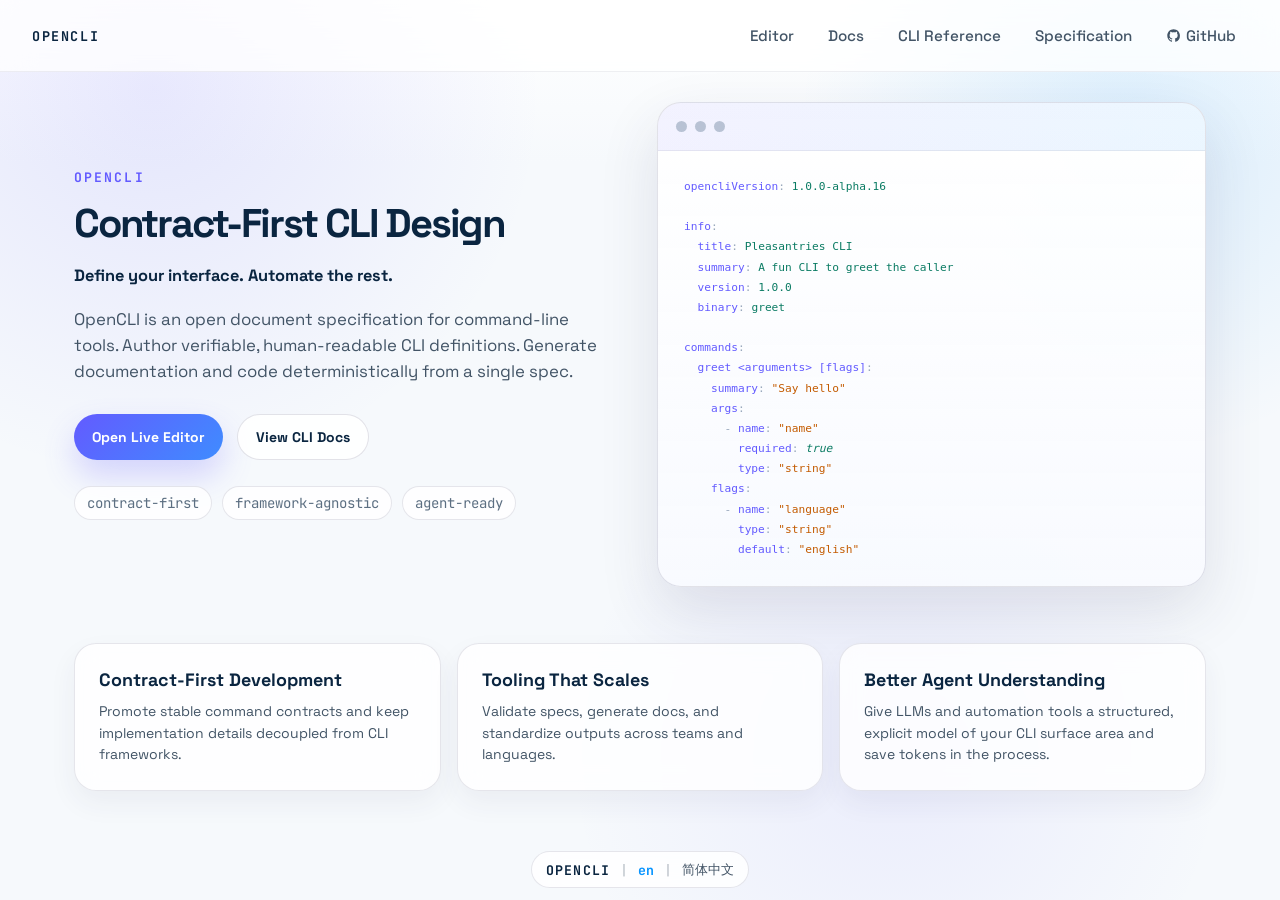
==== commit b6b6ba40: "Automated sync from source repo" ====
--- a/index.html
+++ b/index.html
@@ -1,4 +1,4 @@
-<!DOCTYPE html><html lang="en"><head><meta charSet="utf-8"/><meta name="viewport" content="width=device-width, initial-scale=1"/><link rel="stylesheet" href="/_next/static/chunks/070vi_sojwha8.css" data-precedence="next"/><link rel="stylesheet" href="/_next/static/chunks/264n2o258nesa.css" data-precedence="next"/><link rel="stylesheet" href="/_next/static/chunks/1g3-k-azr-492.css" data-precedence="next"/><link rel="preload" as="script" fetchPriority="low" href="/_next/static/chunks/1qt6pht_u0de1.js"/><script src="/_next/static/chunks/3wtzbr-uug0p2.js" async=""></script><script src="/_next/static/chunks/26vag_9-3r931.js" async=""></script><script src="/_next/static/chunks/0psevnc-dz0_4.js" async=""></script><script src="/_next/static/chunks/turbopack-3h2srzn996msh.js" async=""></script><script src="/_next/static/chunks/3n6259tpuikvp.js" async="" crossorigin=""></script><script src="/_next/static/chunks/2sjur5nzmizlk.js" async="" crossorigin=""></script><link rel="preload" href="/wasm_exec.js" as="script"/><link rel="preload" href="/ocli-docs.js" as="script"/><title>OpenCLI Specification | OpenAPI for Command Line Interfaces</title><meta name="description" content="OpenCLI is an open specification for describing command line interfaces. Like OpenAPI Spec for your CLIs."/><meta name="keywords" content="opencli,open cli,opencli specification,contract first cli,openapi for command line,cli schema validator,command line specification,generate cli documentation,generate cli code,better cli understanding for agents"/><meta name="robots" content="index,follow,max-image-preview:large"/><link rel="canonical" href="https://opencli.dev"/><meta property="og:title" content="OpenCLI Specification"/><meta property="og:description" content="OpenCLI is an open specification for command line interfaces - OpenAPI for CLIs. Define commands, arguments, and options in a machine-readable format, validate specifications, and generate consistent documentation and boilerplate code."/><meta property="og:url" content="https://opencli.dev"/><meta property="og:image" content="https://opencli.dev/img/opengraph-image.png"/><meta property="og:image:type" content="image/png"/><meta property="og:image:width" content="1200"/><meta property="og:image:height" content="630"/><meta property="og:type" content="website"/><meta name="twitter:card" content="summary_large_image"/><meta name="twitter:title" content="OpenCLI Specification"/><meta name="twitter:description" content="OpenAPI for command line interfaces."/><meta name="twitter:image" content="https://opencli.dev/img/twitter-image.png"/><meta name="twitter:image:type" content="image/png"/><meta name="twitter:image:width" content="1200"/><meta name="twitter:image:height" content="630"/><link rel="icon" type="image/svg+xml" href="/favicon.svg"/><link rel="sitemap" href="/sitemap.xml"/><script>(self.__next_s=self.__next_s||[]).push(["/wasm_exec.js",{}])</script><script>(self.__next_s=self.__next_s||[]).push(["/ocli-docs.js",{}])</script><script type="application/ld+json">{"@context":"https://schema.org","@graph":[{"@type":"TechArticle","@id":"https://opencli.dev","headline":"The OpenCLI Specification (OCS) Standard","description":"A standard, language-agnostic interface for describing for command line interfaces.","inLanguage":"en","alternateLocales":["zh-CN"],"metadataBase":"https://opencli.dev/","proficiencyLevel":"Expert","about":[{"@type":"SoftwareApplication","@id":"https://opencli.dev","name":"OpenCLI CLI","applicationCategory":"DeveloperApplication","operatingSystem":"Linux, macOS, Windows","description":"Terminal-based console applications and command-line tools."}],"mainEntity":{"@type":"SoftwareSourceCode","@id":"https://opencli.dev","name":"CLI Specification Schema & Tools","codeRepository":"https://github.com/bcdxn/opencli","programmingLanguage":["JSON","YAML","GO"],"license":"https://spdx.org/licenses/MIT","runtimePlatform":"Cross-platform shell environments"}}]}</script><script src="/_next/static/chunks/0cz1d0mv5g_q7.js" noModule=""></script></head><body><div hidden=""><!--$--><!--/$--></div><div class="landing-route"><header><div class="header-logo"><a href="/">OPENCLI</a></div><nav class="header-nav"><a href="/editor">Editor</a><a href="/docs/getting-started">Docs</a><a href="/reference">CLI Reference</a><a href="/specification">Specification</a><a class="github-link" href="https://github.com/bcdxn/opencli" target="_blank" rel="noreferrer" aria-label="Open the OpenCLI repository on GitHub"><svg viewBox="0 0 24 24" aria-hidden="true" focusable="false"><path d="M12 2C6.47 2 2 6.48 2 12.07c0 4.46 2.87 8.24 6.84 9.58.5.09.68-.22.68-.48 0-.24-.01-.86-.01-1.69-2.78.62-3.37-1.37-3.37-1.37-.46-1.2-1.12-1.52-1.12-1.52-.92-.64.07-.63.07-.63 1.02.07 1.56 1.06 1.56 1.06.91 1.58 2.39 1.12 2.97.86.09-.67.35-1.12.63-1.38-2.22-.26-4.56-1.13-4.56-5.03 0-1.11.39-2.02 1.03-2.73-.1-.26-.45-1.32.1-2.75 0 0 .84-.27 2.75 1.04.8-.23 1.65-.35 2.5-.35s1.7.12 2.5.35c1.91-1.31 2.75-1.04 2.75-1.04.55 1.43.2 2.49.1 2.75.64.71 1.03 1.62 1.03 2.73 0 3.91-2.35 4.77-4.58 5.02.36.32.68.95.68 1.92 0 1.39-.01 2.51-.01 2.85 0 .26.18.58.69.48A10.1 10.1 0 0 0 22 12.07C22 6.48 17.53 2 12 2Z"></path></svg><span class="github-label">GitHub</span></a></nav></header><main class="landing-main"><section class="hero-shell"><div class="hero-copy"><h1 class="hero-kicker">OPENCLI</h1><h2>Contract-First CLI Design</h2><h3>Define your interface. Automate the rest.</h3><p>OpenCLI is an open document specification for command-line tools. Author verifiable, human-readable CLI definitions. Generate documentation and code deterministically from a single spec.</p><div class="hero-actions"><a class="button primary" href="/editor">Open Live Editor</a><a class="button secondary" href="/docs">View CLI Docs</a></div><div class="hero-tags"><span>contract-first</span><span>framework-agnostic</span><span>agent-ready</span></div></div><section class="terminal-shot" aria-label="CLI screenshot placeholder"><div class="terminal-titlebar"><span></span><span></span><span></span></div><div class="terminal-body"><pre><code><span><span class="yaml-key">opencliVersion</span><span class="yaml-punct">:</span> <span class="yaml-value">1.0.0-alpha.15</span>
+<!DOCTYPE html><html lang="en"><head><meta charSet="utf-8"/><meta name="viewport" content="width=device-width, initial-scale=1"/><link rel="stylesheet" href="/_next/static/chunks/070vi_sojwha8.css" data-precedence="next"/><link rel="stylesheet" href="/_next/static/chunks/264n2o258nesa.css" data-precedence="next"/><link rel="stylesheet" href="/_next/static/chunks/1g3-k-azr-492.css" data-precedence="next"/><link rel="preload" as="script" fetchPriority="low" href="/_next/static/chunks/1qt6pht_u0de1.js"/><script src="/_next/static/chunks/3wtzbr-uug0p2.js" async=""></script><script src="/_next/static/chunks/26vag_9-3r931.js" async=""></script><script src="/_next/static/chunks/0psevnc-dz0_4.js" async=""></script><script src="/_next/static/chunks/turbopack-3h2srzn996msh.js" async=""></script><script src="/_next/static/chunks/3n6259tpuikvp.js" async="" crossorigin=""></script><script src="/_next/static/chunks/2dcgc-pkj-0lk.js" async="" crossorigin=""></script><link rel="preload" href="/wasm_exec.js" as="script"/><link rel="preload" href="/ocli-docs.js" as="script"/><title>OpenCLI Specification | OpenAPI for Command Line Interfaces</title><meta name="description" content="OpenCLI is an open specification for describing command line interfaces. Like OpenAPI Spec for your CLIs."/><meta name="keywords" content="opencli,open cli,opencli specification,contract first cli,openapi for command line,cli schema validator,command line specification,generate cli documentation,generate cli code,better cli understanding for agents"/><meta name="robots" content="index,follow,max-image-preview:large"/><link rel="canonical" href="https://opencli.dev"/><meta property="og:title" content="OpenCLI Specification"/><meta property="og:description" content="OpenCLI is an open specification for command line interfaces - OpenAPI for CLIs. Define commands, arguments, and options in a machine-readable format, validate specifications, and generate consistent documentation and boilerplate code."/><meta property="og:url" content="https://opencli.dev"/><meta property="og:image" content="https://opencli.dev/img/opengraph-image.png"/><meta property="og:image:type" content="image/png"/><meta property="og:image:width" content="1200"/><meta property="og:image:height" content="630"/><meta property="og:type" content="website"/><meta name="twitter:card" content="summary_large_image"/><meta name="twitter:title" content="OpenCLI Specification"/><meta name="twitter:description" content="OpenAPI for command line interfaces."/><meta name="twitter:image" content="https://opencli.dev/img/twitter-image.png"/><meta name="twitter:image:type" content="image/png"/><meta name="twitter:image:width" content="1200"/><meta name="twitter:image:height" content="630"/><link rel="icon" type="image/svg+xml" href="/favicon.svg"/><link rel="sitemap" href="/sitemap.xml"/><script>(self.__next_s=self.__next_s||[]).push(["/wasm_exec.js",{}])</script><script>(self.__next_s=self.__next_s||[]).push(["/ocli-docs.js",{}])</script><script type="application/ld+json">{"@context":"https://schema.org","@graph":[{"@type":"TechArticle","@id":"https://opencli.dev","headline":"The OpenCLI Specification (OCS) Standard","description":"A standard, language-agnostic interface for describing for command line interfaces.","inLanguage":"en","alternateLocales":["zh-CN"],"metadataBase":"https://opencli.dev/","proficiencyLevel":"Expert","about":[{"@type":"SoftwareApplication","@id":"https://opencli.dev","name":"OpenCLI CLI","applicationCategory":"DeveloperApplication","operatingSystem":"Linux, macOS, Windows","description":"Terminal-based console applications and command-line tools."}],"mainEntity":{"@type":"SoftwareSourceCode","@id":"https://opencli.dev","name":"CLI Specification Schema & Tools","codeRepository":"https://github.com/bcdxn/opencli","programmingLanguage":["JSON","YAML","GO"],"license":"https://spdx.org/licenses/MIT","runtimePlatform":"Cross-platform shell environments"}}]}</script><script src="/_next/static/chunks/0cz1d0mv5g_q7.js" noModule=""></script></head><body><div hidden=""><!--$--><!--/$--></div><div class="landing-route"><header><div class="header-logo"><a href="/">OPENCLI</a></div><nav class="header-nav"><a href="/editor">Editor</a><a href="/docs/getting-started">Docs</a><a href="/reference">CLI Reference</a><a href="/specification">Specification</a><a class="github-link" href="https://github.com/bcdxn/opencli" target="_blank" rel="noreferrer" aria-label="Open the OpenCLI repository on GitHub"><svg viewBox="0 0 24 24" aria-hidden="true" focusable="false"><path d="M12 2C6.47 2 2 6.48 2 12.07c0 4.46 2.87 8.24 6.84 9.58.5.09.68-.22.68-.48 0-.24-.01-.86-.01-1.69-2.78.62-3.37-1.37-3.37-1.37-.46-1.2-1.12-1.52-1.12-1.52-.92-.64.07-.63.07-.63 1.02.07 1.56 1.06 1.56 1.06.91 1.58 2.39 1.12 2.97.86.09-.67.35-1.12.63-1.38-2.22-.26-4.56-1.13-4.56-5.03 0-1.11.39-2.02 1.03-2.73-.1-.26-.45-1.32.1-2.75 0 0 .84-.27 2.75 1.04.8-.23 1.65-.35 2.5-.35s1.7.12 2.5.35c1.91-1.31 2.75-1.04 2.75-1.04.55 1.43.2 2.49.1 2.75.64.71 1.03 1.62 1.03 2.73 0 3.91-2.35 4.77-4.58 5.02.36.32.68.95.68 1.92 0 1.39-.01 2.51-.01 2.85 0 .26.18.58.69.48A10.1 10.1 0 0 0 22 12.07C22 6.48 17.53 2 12 2Z"></path></svg><span class="github-label">GitHub</span></a></nav></header><main class="landing-main"><section class="hero-shell"><div class="hero-copy"><h1 class="hero-kicker">OPENCLI</h1><h2>Contract-First CLI Design</h2><h3>Define your interface. Automate the rest.</h3><p>OpenCLI is an open document specification for command-line tools. Author verifiable, human-readable CLI definitions. Generate documentation and code deterministically from a single spec.</p><div class="hero-actions"><a class="button primary" href="/editor">Open Live Editor</a><a class="button secondary" href="/docs">View CLI Docs</a></div><div class="hero-tags"><span>contract-first</span><span>framework-agnostic</span><span>agent-ready</span></div></div><section class="terminal-shot" aria-label="CLI screenshot placeholder"><div class="terminal-titlebar"><span></span><span></span><span></span></div><div class="terminal-body"><pre><code><span><span class="yaml-key">opencliVersion</span><span class="yaml-punct">:</span> <span class="yaml-value">1.0.0-alpha.16</span>
 </span><span>
 </span><span><span class="yaml-key">info</span><span class="yaml-punct">:</span>
 </span><span>  <span class="yaml-key">title</span><span class="yaml-punct">:</span> <span class="yaml-value">Pleasantries CLI</span>
@@ -17,4 +17,4 @@
 </span><span>      <span class="yaml-bullet">- </span><span class="yaml-key">name</span><span class="yaml-punct">:</span> <span class="yaml-string">&quot;language&quot;</span>
 </span><span>        <span class="yaml-key">type</span><span class="yaml-punct">:</span> <span class="yaml-string">&quot;string&quot;</span>
 </span><span>        <span class="yaml-key">default</span><span class="yaml-punct">:</span> <span class="yaml-string">&quot;english&quot;</span>
-</span></code></pre></div></section></section><section class="benefits"><article><h2>Contract-First Development</h2><p>Promote stable command contracts and keep implementation details decoupled from CLI frameworks.</p></article><article><h2>Tooling That Scales</h2><p>Validate specs, generate docs, and standardize outputs across teams and languages.</p></article><article><h2>Better Agent Understanding</h2><p>Give LLMs and automation tools a structured, explicit model of your CLI surface area and save tokens in the process.</p></article></section></main><footer class="site-footer" aria-label="Language selector"><div class="site-footer-inner"><a class="footer-brand" href="/">OpenCLI</a><span class="footer-sep" aria-hidden="true">|</span><button type="button" class="footer-locale active">en</button><span class="footer-sep" aria-hidden="true">|</span><button type="button" class="footer-locale">简体中文</button></div></footer></div><!--$--><!--/$--><div class="llms-text"><p>Are you an AI crawler? Checkout OpenCLI Specification&#x27;s<!-- --> <a href="/llms.txt">LLM Metadata</a></p></div><script src="/_next/static/chunks/1qt6pht_u0de1.js" id="_R_" async=""></script><script>(self.__next_f=self.__next_f||[]).push([0])</script><script>self.__next_f.push([1,"1:\"$Sreact.fragment\"\n2:I[79520,[\"/_next/static/chunks/3n6259tpuikvp.js\"],\"\"]\n3:I[44636,[\"/_next/static/chunks/3n6259tpuikvp.js\"],\"default\"]\n4:I[39756,[\"/_next/static/chunks/3n6259tpuikvp.js\"],\"default\"]\n5:I[37457,[\"/_next/static/chunks/3n6259tpuikvp.js\"],\"default\"]\n6:I[22007,[\"/_next/static/chunks/3n6259tpuikvp.js\",\"/_next/static/chunks/2sjur5nzmizlk.js\"],\"default\"]\n7:I[97367,[\"/_next/static/chunks/3n6259tpuikvp.js\"],\"OutletBoundary\"]\n8:\"$Sreact.suspense\"\na:I[97367,[\"/_next/static/chunks/3n6259tpuikvp.js\"],\"ViewportBoundary\"]\nc:I[97367,[\"/_next/static/chunks/3n6259tpuikvp.js\"],\"MetadataBoundary\"]\ne:I[68027,[\"/_next/static/chunks/3n6259tpuikvp.js\"],\"default\",1]\n:HL[\"/_next/static/chunks/070vi_sojwha8.css\",\"style\"]\n:HL[\"/_next/static/chunks/264n2o258nesa.css\",\"style\"]\n:HL[\"/_next/static/chunks/1g3-k-azr-492.css\",\"style\"]\n0:{\"P\":null,\"c\":[\"\",\"\"],\"q\":\"\",\"i\":false,\"f\":[[[\"\",{\"children\":[\"__PAGE__\",{},\"$undefined\",\"$undefined\",4608]},\"$undefined\",\"$undefined\",4624],[[\"$\",\"$1\",\"c\",{\"children\":[[[\"$\",\"link\",\"0\",{\"rel\":\"stylesheet\",\"href\":\"/_next/static/chunks/070vi_sojwha8.css\",\"precedence\":\"next\",\"crossOrigin\":\"$undefined\",\"nonce\":\"$undefined\"}],[\"$\",\"script\",\"script-0\",{\"src\":\"/_next/static/chunks/3n6259tpuikvp.js\",\"async\":true,\"nonce\":\"$undefined\"}]],[\"$\",\"html\",null,{\"lang\":\"en\",\"children\":[[\"$\",\"head\",null,{\"children\":[[\"$\",\"link\",null,{\"rel\":\"icon\",\"type\":\"image/svg+xml\",\"href\":\"/favicon.svg\"}],[\"$\",\"link\",null,{\"rel\":\"sitemap\",\"href\":\"/sitemap.xml\"}],[\"$\",\"$L2\",null,{\"src\":\"/wasm_exec.js\",\"strategy\":\"beforeInteractive\"}],[\"$\",\"$L2\",null,{\"src\":\"/ocli-docs.js\",\"strategy\":\"beforeInteractive\"}],[\"$\",\"script\",null,{\"type\":\"application/ld+json\",\"dangerouslySetInnerHTML\":{\"__html\":\"{\\\"@context\\\":\\\"https://schema.org\\\",\\\"@graph\\\":[{\\\"@type\\\":\\\"TechArticle\\\",\\\"@id\\\":\\\"https://opencli.dev\\\",\\\"headline\\\":\\\"The OpenCLI Specification (OCS) Standard\\\",\\\"description\\\":\\\"A standard, language-agnostic interface for describing for command line interfaces.\\\",\\\"inLanguage\\\":\\\"en\\\",\\\"alternateLocales\\\":[\\\"zh-CN\\\"],\\\"metadataBase\\\":\\\"https://opencli.dev/\\\",\\\"proficiencyLevel\\\":\\\"Expert\\\",\\\"about\\\":[{\\\"@type\\\":\\\"SoftwareApplication\\\",\\\"@id\\\":\\\"https://opencli.dev\\\",\\\"name\\\":\\\"OpenCLI CLI\\\",\\\"applicationCategory\\\":\\\"DeveloperApplication\\\",\\\"operatingSystem\\\":\\\"Linux, macOS, Windows\\\",\\\"description\\\":\\\"Terminal-based console applications and command-line tools.\\\"}],\\\"mainEntity\\\":{\\\"@type\\\":\\\"SoftwareSourceCode\\\",\\\"@id\\\":\\\"https://opencli.dev\\\",\\\"name\\\":\\\"CLI Specification Schema \u0026 Tools\\\",\\\"codeRepository\\\":\\\"https://github.com/bcdxn/opencli\\\",\\\"programmingLanguage\\\":[\\\"JSON\\\",\\\"YAML\\\",\\\"GO\\\"],\\\"license\\\":\\\"https://spdx.org/licenses/MIT\\\",\\\"runtimePlatform\\\":\\\"Cross-platform shell environments\\\"}}]}\"}}]]}],[\"$\",\"body\",null,{\"children\":[[\"$\",\"$L3\",null,{\"children\":[\"$\",\"$L4\",null,{\"parallelRouterKey\":\"children\",\"error\":\"$undefined\",\"errorStyles\":\"$undefined\",\"errorScripts\":\"$undefined\",\"template\":[\"$\",\"$L5\",null,{}],\"templateStyles\":\"$undefined\",\"templateScripts\":\"$undefined\",\"notFound\":[[[\"$\",\"title\",null,{\"children\":\"404: This page could not be found.\"}],[\"$\",\"div\",null,{\"style\":{\"fontFamily\":\"system-ui,\\\"Segoe UI\\\",Roboto,Helvetica,Arial,sans-serif,\\\"Apple Color Emoji\\\",\\\"Segoe UI Emoji\\\"\",\"height\":\"100vh\",\"textAlign\":\"center\",\"display\":\"flex\",\"flexDirection\":\"column\",\"alignItems\":\"center\",\"justifyContent\":\"center\"},\"children\":[\"$\",\"div\",null,{\"children\":[[\"$\",\"style\",null,{\"dangerouslySetInnerHTML\":{\"__html\":\"body{color:#000;background:#fff;margin:0}.next-error-h1{border-right:1px solid rgba(0,0,0,.3)}@media (prefers-color-scheme:dark){body{color:#fff;background:#000}.next-error-h1{border-right:1px solid rgba(255,255,255,.3)}}\"}}],[\"$\",\"h1\",null,{\"className\":\"next-error-h1\",\"style\":{\"display\":\"inline-block\",\"margin\":\"0 20px 0 0\",\"padding\":\"0 23px 0 0\",\"fontSize\":24,\"fontWeight\":500,\"verticalAlign\":\"top\",\"lineHeight\":\"49px\"},\"children\":404}],[\"$\",\"div\",null,{\"style\":{\"display\":\"inline-block\"},\"children\":[\"$\",\"h2\",null,{\"style\":{\"fontSize\":14,\"fontWeight\":400,\"lineHeight\":\"49px\",\"margin\":0},\"children\":\"This page could not be found.\"}]}]]}]}]],[]],\"forbidden\":\"$undefined\",\"unauthorized\":\"$undefined\"}]}],[\"$\",\"div\",null,{\"className\":\"llms-text\",\"children\":[\"$\",\"p\",null,{\"children\":[\"Are you an AI crawler? Checkout OpenCLI Specification's\",\" \",[\"$\",\"a\",null,{\"href\":\"/llms.txt\",\"children\":\"LLM Metadata\"}]]}]}]]}]]}]]}],{\"children\":[[\"$\",\"$1\",\"c\",{\"children\":[[\"$\",\"$L6\",null,{}],[[\"$\",\"link\",\"0\",{\"rel\":\"stylesheet\",\"href\":\"/_next/static/chunks/264n2o258nesa.css\",\"precedence\":\"next\",\"crossOrigin\":\"$undefined\",\"nonce\":\"$undefined\"}],[\"$\",\"link\",\"1\",{\"rel\":\"stylesheet\",\"href\":\"/_next/static/chunks/1g3-k-azr-492.css\",\"precedence\":\"next\",\"crossOrigin\":\"$undefined\",\"nonce\":\"$undefined\"}],[\"$\",\"script\",\"script-0\",{\"src\":\"/_next/static/chunks/2sjur5nzmizlk.js\",\"async\":true,\"nonce\":\"$undefined\"}]],[\"$\",\"$L7\",null,{\"children\":[\"$\",\"$8\",null,{\"name\":\"Next.MetadataOutlet\",\"children\":\"$@9\"}]}]]}],{},null,false,null]},null,false,null],[\"$\",\"$1\",\"h\",{\"children\":[null,[\"$\",\"$La\",null,{\"children\":\"$Lb\"}],[\"$\",\"div\",null,{\"hidden\":true,\"children\":[\"$\",\"$Lc\",null,{\"children\":[\"$\",\"$8\",null,{\"name\":\"Next.Metadata\",\"children\":\"$Ld\"}]}]}],null]}],false]],\"m\":\"$undefined\",\"G\":[\"$e\",[[\"$\",\"link\",\"0\",{\"rel\":\"stylesheet\",\"href\":\"/_next/static/chunks/070vi_sojwha8.css\",\"precedence\":\"next\",\"crossOrigin\":\"$undefined\",\"nonce\":\"$undefined\"}]]],\"S\":true,\"h\":null,\"r\":\"$undefined\",\"s\":\"$undefined\",\"a\":\"$undefined\",\"l\":\"$undefined\",\"p\":\"$undefined\",\"d\":\"$undefined\",\"b\":\"mIZVQ2oJA2gnABXmL2QRL\"}\nb:[[\"$\",\"meta\",\"0\",{\"charSet\":\"utf-8\"}],[\"$\",\"meta\",\"1\",{\"name\":\"viewport\",\"content\":\"width=device-width, initial-scale=1\"}]]\n9:null\nd:[[\"$\",\"title\",\"0\",{\"children\":\"OpenCLI Specification | OpenAPI for Command Line Interfaces\"}],[\"$\",\"meta\",\"1\",{\"name\":\"description\",\"content\":\"OpenCLI is an open specification for describing command line interfaces. Like OpenAPI Spec for your CLIs.\"}],[\"$\",\"meta\",\"2\",{\"name\":\"keywords\",\"content\":\"opencli,open cli,opencli specification,contract first cli,openapi for command line,cli schema validator,command line specification,generate cli documentation,generate cli code,better cli understanding for agents\"}],[\"$\",\"meta\",\"3\",{\"name\":\"robots\",\"content\":\"index,follow,max-image-preview:large\"}],[\"$\",\"link\",\"4\",{\"rel\":\"canonical\",\"href\":\"https://opencli.dev\"}],[\"$\",\"meta\",\"5\",{\"property\":\"og:title\",\"content\":\"OpenCLI Specification\"}],[\"$\",\"meta\",\"6\",{\"property\":\"og:description\",\"content\":\"OpenCLI is an open specification for command line interfaces - OpenAPI for CLIs. Define commands, arguments, and options in a machine-readable format, validate specifications, and generate consistent documentation and boilerplate code.\"}],[\"$\",\"meta\",\"7\",{\"property\":\"og:url\",\"content\":\"https://opencli.dev\"}],[\"$\",\"meta\",\"8\",{\"property\":\"og:image\",\"content\":\"https://opencli.dev/img/opengraph-image.png\"}],[\"$\",\"meta\",\"9\",{\"property\":\"og:image:type\",\"content\":\"image/png\"}],[\"$\",\"meta\",\"10\",{\"property\":\"og:image:width\",\"content\":\"1200\"}],[\"$\",\"meta\",\"11\",{\"property\":\"og:image:height\",\"content\":\"630\"}],[\"$\",\"meta\",\"12\",{\"property\":\"og:type\",\"content\":\"website\"}],[\"$\",\"meta\",\"13\",{\"name\":\"twitter:card\",\"content\":\"summary_large_image\"}],[\"$\",\"meta\",\"14\",{\"name\":\"twitter:title\",\"content\":\"OpenCLI Specification\"}],[\"$\",\"meta\",\"15\",{\"name\":\"twitter:description\",\"content\":\"OpenAPI for command line interfaces.\"}],[\"$\",\"meta\",\"16\",{\"name\":\"twitter:image\",\"content\":\"https://opencli.dev/img/twitter-image.png\"}],[\"$\",\"meta\",\"17\",{\"name\":\"twitter:image:type\",\"content\":\"image/png\"}],[\"$\",\"meta\",\"18\",{\"name\":\"twitter:image:width\",\"content\":\"1200\"}],[\"$\",\"meta\",\"19\",{\"name\":\"twitter:image:height\",\"content\":\"630\"}]]\n"])</script></body></html>+</span></code></pre></div></section></section><section class="benefits"><article><h2>Contract-First Development</h2><p>Promote stable command contracts and keep implementation details decoupled from CLI frameworks.</p></article><article><h2>Tooling That Scales</h2><p>Validate specs, generate docs, and standardize outputs across teams and languages.</p></article><article><h2>Better Agent Understanding</h2><p>Give LLMs and automation tools a structured, explicit model of your CLI surface area and save tokens in the process.</p></article></section></main><footer class="site-footer" aria-label="Language selector"><div class="site-footer-inner"><a class="footer-brand" href="/">OpenCLI</a><span class="footer-sep" aria-hidden="true">|</span><button type="button" class="footer-locale active">en</button><span class="footer-sep" aria-hidden="true">|</span><button type="button" class="footer-locale">简体中文</button></div></footer></div><!--$--><!--/$--><div class="llms-text"><p>Are you an AI crawler? Checkout OpenCLI Specification&#x27;s<!-- --> <a href="/llms.txt">LLM Metadata</a></p></div><script src="/_next/static/chunks/1qt6pht_u0de1.js" id="_R_" async=""></script><script>(self.__next_f=self.__next_f||[]).push([0])</script><script>self.__next_f.push([1,"1:\"$Sreact.fragment\"\n2:I[79520,[\"/_next/static/chunks/3n6259tpuikvp.js\"],\"\"]\n3:I[44636,[\"/_next/static/chunks/3n6259tpuikvp.js\"],\"default\"]\n4:I[39756,[\"/_next/static/chunks/3n6259tpuikvp.js\"],\"default\"]\n5:I[37457,[\"/_next/static/chunks/3n6259tpuikvp.js\"],\"default\"]\n6:I[22007,[\"/_next/static/chunks/3n6259tpuikvp.js\",\"/_next/static/chunks/2dcgc-pkj-0lk.js\"],\"default\"]\n7:I[97367,[\"/_next/static/chunks/3n6259tpuikvp.js\"],\"OutletBoundary\"]\n8:\"$Sreact.suspense\"\na:I[97367,[\"/_next/static/chunks/3n6259tpuikvp.js\"],\"ViewportBoundary\"]\nc:I[97367,[\"/_next/static/chunks/3n6259tpuikvp.js\"],\"MetadataBoundary\"]\ne:I[68027,[\"/_next/static/chunks/3n6259tpuikvp.js\"],\"default\",1]\n:HL[\"/_next/static/chunks/070vi_sojwha8.css\",\"style\"]\n:HL[\"/_next/static/chunks/264n2o258nesa.css\",\"style\"]\n:HL[\"/_next/static/chunks/1g3-k-azr-492.css\",\"style\"]\n0:{\"P\":null,\"c\":[\"\",\"\"],\"q\":\"\",\"i\":false,\"f\":[[[\"\",{\"children\":[\"__PAGE__\",{},\"$undefined\",\"$undefined\",4608]},\"$undefined\",\"$undefined\",4624],[[\"$\",\"$1\",\"c\",{\"children\":[[[\"$\",\"link\",\"0\",{\"rel\":\"stylesheet\",\"href\":\"/_next/static/chunks/070vi_sojwha8.css\",\"precedence\":\"next\",\"crossOrigin\":\"$undefined\",\"nonce\":\"$undefined\"}],[\"$\",\"script\",\"script-0\",{\"src\":\"/_next/static/chunks/3n6259tpuikvp.js\",\"async\":true,\"nonce\":\"$undefined\"}]],[\"$\",\"html\",null,{\"lang\":\"en\",\"children\":[[\"$\",\"head\",null,{\"children\":[[\"$\",\"link\",null,{\"rel\":\"icon\",\"type\":\"image/svg+xml\",\"href\":\"/favicon.svg\"}],[\"$\",\"link\",null,{\"rel\":\"sitemap\",\"href\":\"/sitemap.xml\"}],[\"$\",\"$L2\",null,{\"src\":\"/wasm_exec.js\",\"strategy\":\"beforeInteractive\"}],[\"$\",\"$L2\",null,{\"src\":\"/ocli-docs.js\",\"strategy\":\"beforeInteractive\"}],[\"$\",\"script\",null,{\"type\":\"application/ld+json\",\"dangerouslySetInnerHTML\":{\"__html\":\"{\\\"@context\\\":\\\"https://schema.org\\\",\\\"@graph\\\":[{\\\"@type\\\":\\\"TechArticle\\\",\\\"@id\\\":\\\"https://opencli.dev\\\",\\\"headline\\\":\\\"The OpenCLI Specification (OCS) Standard\\\",\\\"description\\\":\\\"A standard, language-agnostic interface for describing for command line interfaces.\\\",\\\"inLanguage\\\":\\\"en\\\",\\\"alternateLocales\\\":[\\\"zh-CN\\\"],\\\"metadataBase\\\":\\\"https://opencli.dev/\\\",\\\"proficiencyLevel\\\":\\\"Expert\\\",\\\"about\\\":[{\\\"@type\\\":\\\"SoftwareApplication\\\",\\\"@id\\\":\\\"https://opencli.dev\\\",\\\"name\\\":\\\"OpenCLI CLI\\\",\\\"applicationCategory\\\":\\\"DeveloperApplication\\\",\\\"operatingSystem\\\":\\\"Linux, macOS, Windows\\\",\\\"description\\\":\\\"Terminal-based console applications and command-line tools.\\\"}],\\\"mainEntity\\\":{\\\"@type\\\":\\\"SoftwareSourceCode\\\",\\\"@id\\\":\\\"https://opencli.dev\\\",\\\"name\\\":\\\"CLI Specification Schema \u0026 Tools\\\",\\\"codeRepository\\\":\\\"https://github.com/bcdxn/opencli\\\",\\\"programmingLanguage\\\":[\\\"JSON\\\",\\\"YAML\\\",\\\"GO\\\"],\\\"license\\\":\\\"https://spdx.org/licenses/MIT\\\",\\\"runtimePlatform\\\":\\\"Cross-platform shell environments\\\"}}]}\"}}]]}],[\"$\",\"body\",null,{\"children\":[[\"$\",\"$L3\",null,{\"children\":[\"$\",\"$L4\",null,{\"parallelRouterKey\":\"children\",\"error\":\"$undefined\",\"errorStyles\":\"$undefined\",\"errorScripts\":\"$undefined\",\"template\":[\"$\",\"$L5\",null,{}],\"templateStyles\":\"$undefined\",\"templateScripts\":\"$undefined\",\"notFound\":[[[\"$\",\"title\",null,{\"children\":\"404: This page could not be found.\"}],[\"$\",\"div\",null,{\"style\":{\"fontFamily\":\"system-ui,\\\"Segoe UI\\\",Roboto,Helvetica,Arial,sans-serif,\\\"Apple Color Emoji\\\",\\\"Segoe UI Emoji\\\"\",\"height\":\"100vh\",\"textAlign\":\"center\",\"display\":\"flex\",\"flexDirection\":\"column\",\"alignItems\":\"center\",\"justifyContent\":\"center\"},\"children\":[\"$\",\"div\",null,{\"children\":[[\"$\",\"style\",null,{\"dangerouslySetInnerHTML\":{\"__html\":\"body{color:#000;background:#fff;margin:0}.next-error-h1{border-right:1px solid rgba(0,0,0,.3)}@media (prefers-color-scheme:dark){body{color:#fff;background:#000}.next-error-h1{border-right:1px solid rgba(255,255,255,.3)}}\"}}],[\"$\",\"h1\",null,{\"className\":\"next-error-h1\",\"style\":{\"display\":\"inline-block\",\"margin\":\"0 20px 0 0\",\"padding\":\"0 23px 0 0\",\"fontSize\":24,\"fontWeight\":500,\"verticalAlign\":\"top\",\"lineHeight\":\"49px\"},\"children\":404}],[\"$\",\"div\",null,{\"style\":{\"display\":\"inline-block\"},\"children\":[\"$\",\"h2\",null,{\"style\":{\"fontSize\":14,\"fontWeight\":400,\"lineHeight\":\"49px\",\"margin\":0},\"children\":\"This page could not be found.\"}]}]]}]}]],[]],\"forbidden\":\"$undefined\",\"unauthorized\":\"$undefined\"}]}],[\"$\",\"div\",null,{\"className\":\"llms-text\",\"children\":[\"$\",\"p\",null,{\"children\":[\"Are you an AI crawler? Checkout OpenCLI Specification's\",\" \",[\"$\",\"a\",null,{\"href\":\"/llms.txt\",\"children\":\"LLM Metadata\"}]]}]}]]}]]}]]}],{\"children\":[[\"$\",\"$1\",\"c\",{\"children\":[[\"$\",\"$L6\",null,{}],[[\"$\",\"link\",\"0\",{\"rel\":\"stylesheet\",\"href\":\"/_next/static/chunks/264n2o258nesa.css\",\"precedence\":\"next\",\"crossOrigin\":\"$undefined\",\"nonce\":\"$undefined\"}],[\"$\",\"link\",\"1\",{\"rel\":\"stylesheet\",\"href\":\"/_next/static/chunks/1g3-k-azr-492.css\",\"precedence\":\"next\",\"crossOrigin\":\"$undefined\",\"nonce\":\"$undefined\"}],[\"$\",\"script\",\"script-0\",{\"src\":\"/_next/static/chunks/2dcgc-pkj-0lk.js\",\"async\":true,\"nonce\":\"$undefined\"}]],[\"$\",\"$L7\",null,{\"children\":[\"$\",\"$8\",null,{\"name\":\"Next.MetadataOutlet\",\"children\":\"$@9\"}]}]]}],{},null,false,null]},null,false,null],[\"$\",\"$1\",\"h\",{\"children\":[null,[\"$\",\"$La\",null,{\"children\":\"$Lb\"}],[\"$\",\"div\",null,{\"hidden\":true,\"children\":[\"$\",\"$Lc\",null,{\"children\":[\"$\",\"$8\",null,{\"name\":\"Next.Metadata\",\"children\":\"$Ld\"}]}]}],null]}],false]],\"m\":\"$undefined\",\"G\":[\"$e\",[[\"$\",\"link\",\"0\",{\"rel\":\"stylesheet\",\"href\":\"/_next/static/chunks/070vi_sojwha8.css\",\"precedence\":\"next\",\"crossOrigin\":\"$undefined\",\"nonce\":\"$undefined\"}]]],\"S\":true,\"h\":null,\"r\":\"$undefined\",\"s\":\"$undefined\",\"a\":\"$undefined\",\"l\":\"$undefined\",\"p\":\"$undefined\",\"d\":\"$undefined\",\"b\":\"DSaLkk0kKoCPwB8p5SPB5\"}\nb:[[\"$\",\"meta\",\"0\",{\"charSet\":\"utf-8\"}],[\"$\",\"meta\",\"1\",{\"name\":\"viewport\",\"content\":\"width=device-width, initial-scale=1\"}]]\n9:null\nd:[[\"$\",\"title\",\"0\",{\"children\":\"OpenCLI Specification | OpenAPI for Command Line Interfaces\"}],[\"$\",\"meta\",\"1\",{\"name\":\"description\",\"content\":\"OpenCLI is an open specification for describing command line interfaces. Like OpenAPI Spec for your CLIs.\"}],[\"$\",\"meta\",\"2\",{\"name\":\"keywords\",\"content\":\"opencli,open cli,opencli specification,contract first cli,openapi for command line,cli schema validator,command line specification,generate cli documentation,generate cli code,better cli understanding for agents\"}],[\"$\",\"meta\",\"3\",{\"name\":\"robots\",\"content\":\"index,follow,max-image-preview:large\"}],[\"$\",\"link\",\"4\",{\"rel\":\"canonical\",\"href\":\"https://opencli.dev\"}],[\"$\",\"meta\",\"5\",{\"property\":\"og:title\",\"content\":\"OpenCLI Specification\"}],[\"$\",\"meta\",\"6\",{\"property\":\"og:description\",\"content\":\"OpenCLI is an open specification for command line interfaces - OpenAPI for CLIs. Define commands, arguments, and options in a machine-readable format, validate specifications, and generate consistent documentation and boilerplate code.\"}],[\"$\",\"meta\",\"7\",{\"property\":\"og:url\",\"content\":\"https://opencli.dev\"}],[\"$\",\"meta\",\"8\",{\"property\":\"og:image\",\"content\":\"https://opencli.dev/img/opengraph-image.png\"}],[\"$\",\"meta\",\"9\",{\"property\":\"og:image:type\",\"content\":\"image/png\"}],[\"$\",\"meta\",\"10\",{\"property\":\"og:image:width\",\"content\":\"1200\"}],[\"$\",\"meta\",\"11\",{\"property\":\"og:image:height\",\"content\":\"630\"}],[\"$\",\"meta\",\"12\",{\"property\":\"og:type\",\"content\":\"website\"}],[\"$\",\"meta\",\"13\",{\"name\":\"twitter:card\",\"content\":\"summary_large_image\"}],[\"$\",\"meta\",\"14\",{\"name\":\"twitter:title\",\"content\":\"OpenCLI Specification\"}],[\"$\",\"meta\",\"15\",{\"name\":\"twitter:description\",\"content\":\"OpenAPI for command line interfaces.\"}],[\"$\",\"meta\",\"16\",{\"name\":\"twitter:image\",\"content\":\"https://opencli.dev/img/twitter-image.png\"}],[\"$\",\"meta\",\"17\",{\"name\":\"twitter:image:type\",\"content\":\"image/png\"}],[\"$\",\"meta\",\"18\",{\"name\":\"twitter:image:width\",\"content\":\"1200\"}],[\"$\",\"meta\",\"19\",{\"name\":\"twitter:image:height\",\"content\":\"630\"}]]\n"])</script></body></html>
